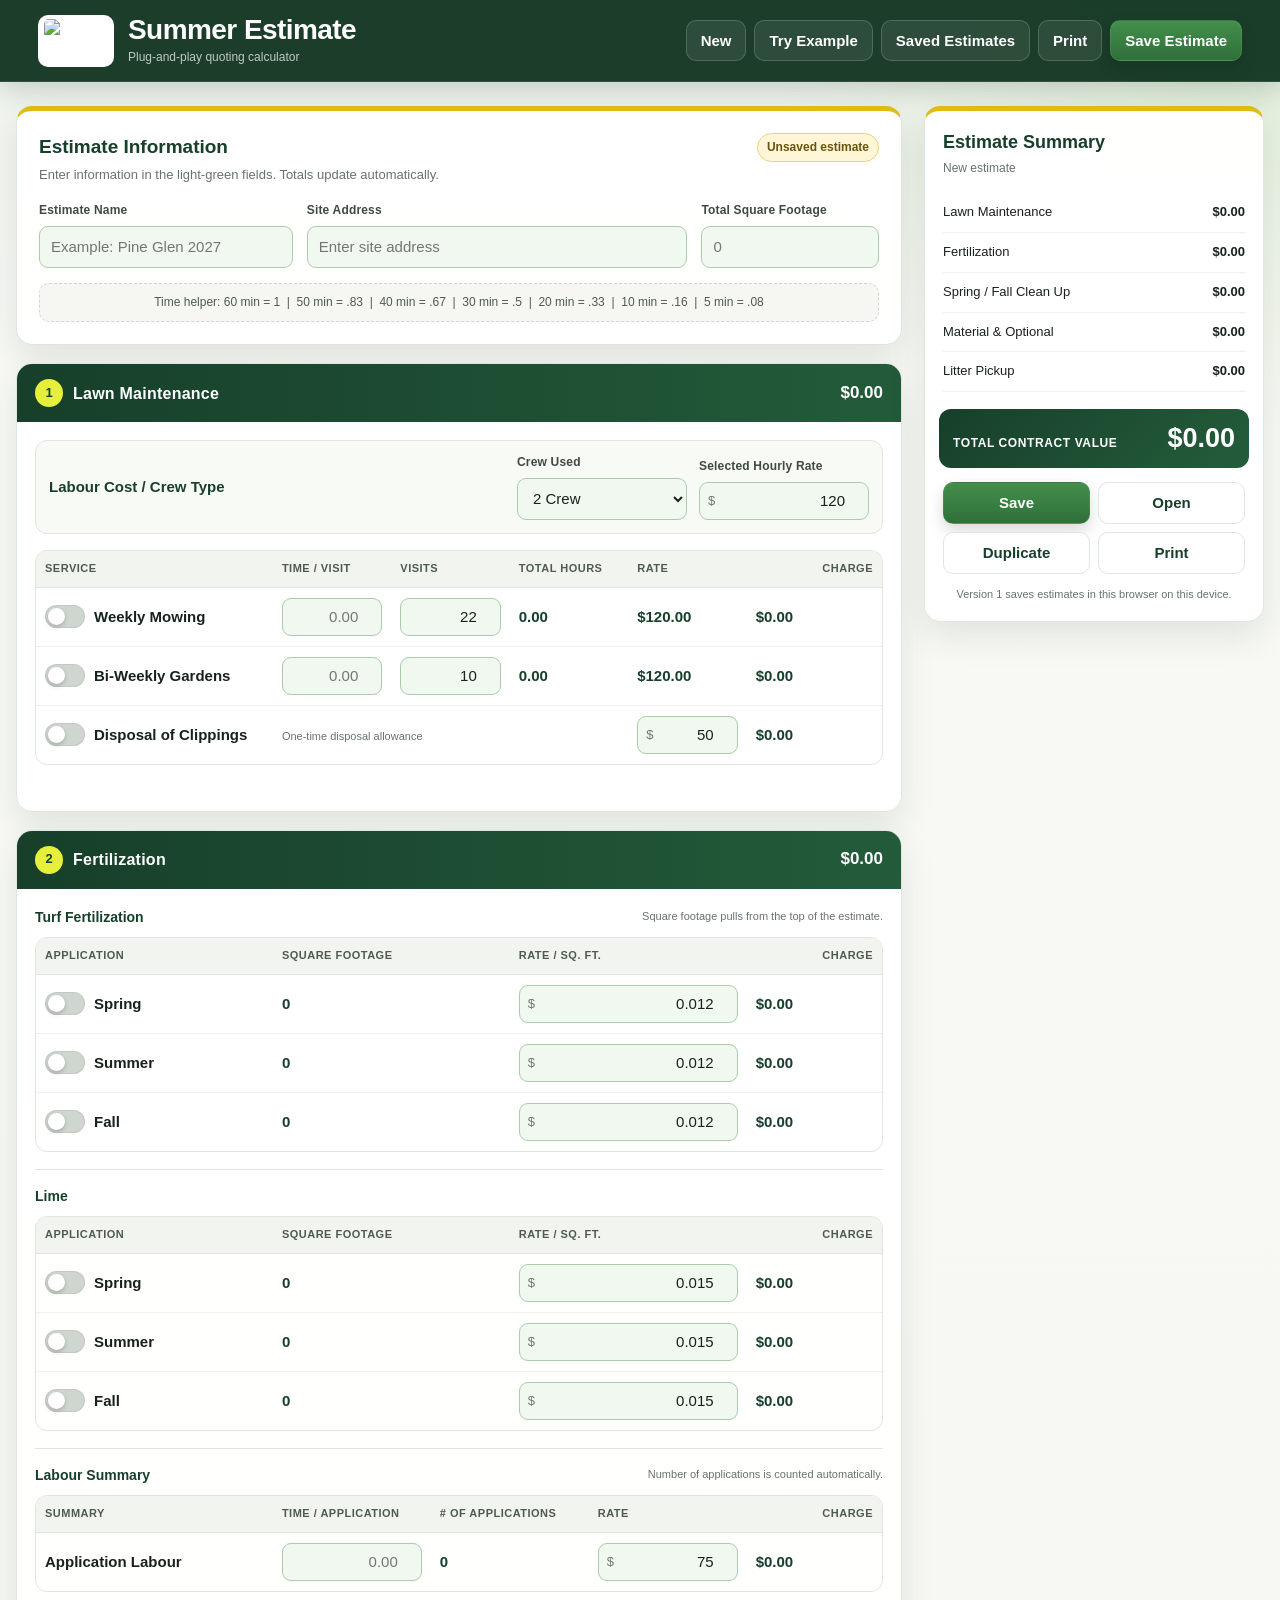
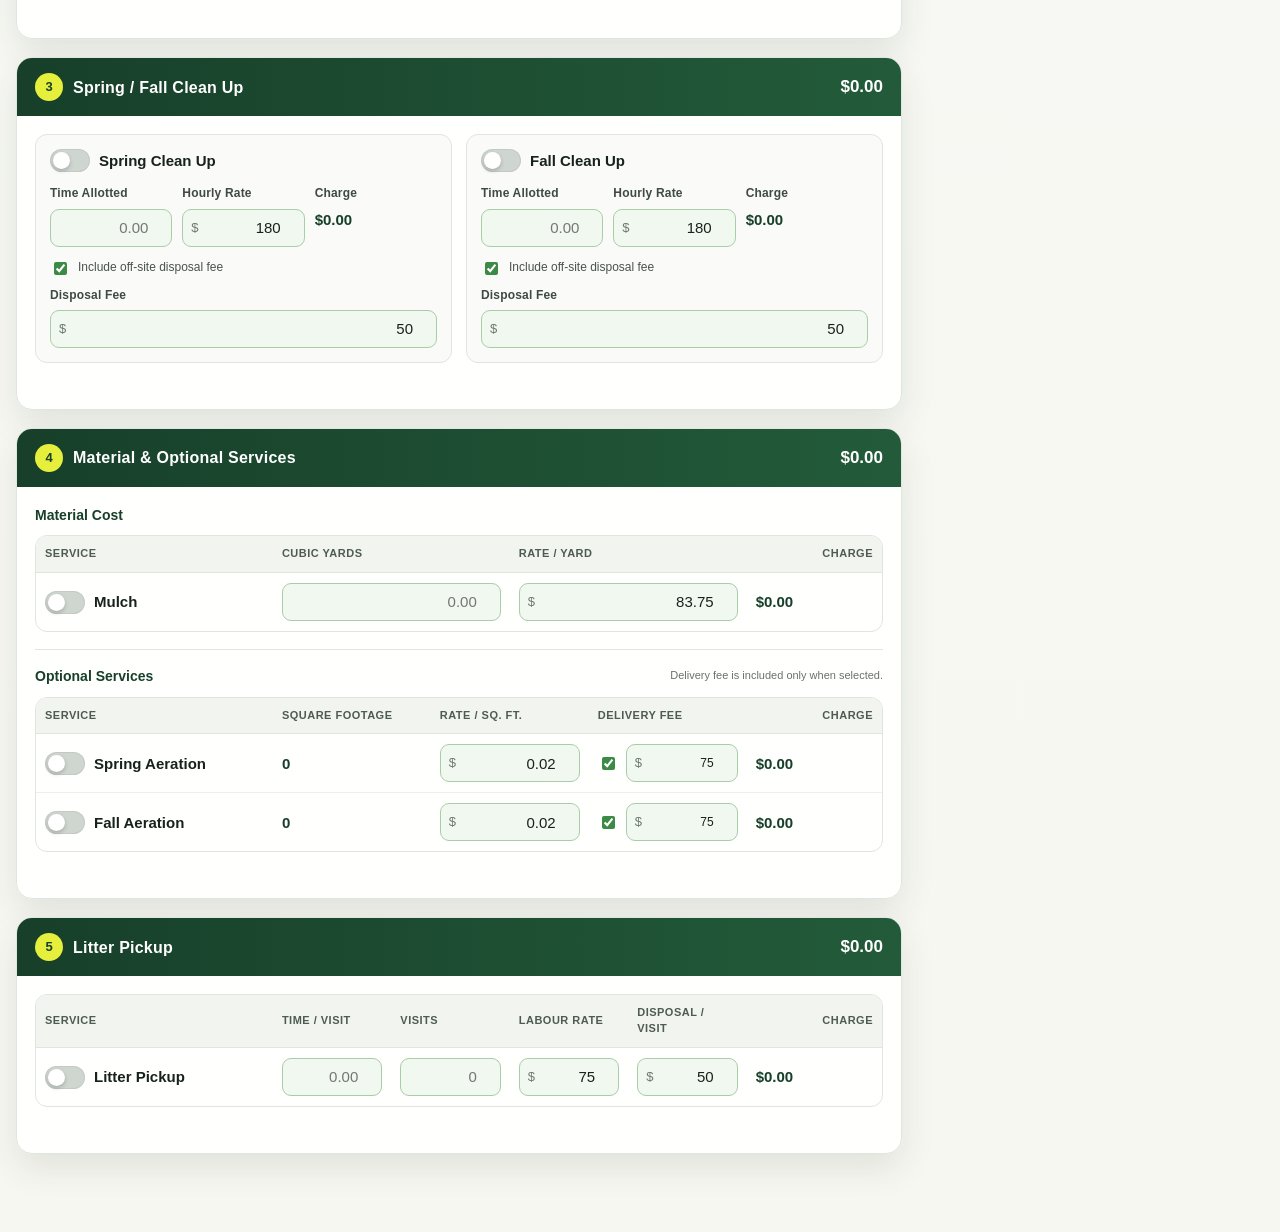
==== index.html @ fe63aec5 "Add files via upload" ====
<!DOCTYPE html>
<html lang="en">
<head>
  <meta charset="UTF-8" />
  <meta name="viewport" content="width=device-width, initial-scale=1.0" />
  <meta name="theme-color" content="#173f2a" />

  <meta name="description" content="A plug-and-play summer services estimating calculator with automatic formulas and saved estimates." />
  <meta name="apple-mobile-web-app-capable" content="yes" />
  <meta name="apple-mobile-web-app-status-bar-style" content="black-translucent" />
  <meta name="apple-mobile-web-app-title" content="Summer Estimate" />
  <link rel="manifest" href="./manifest.webmanifest" />
  <link rel="apple-touch-icon" href="./assets/apple-touch-icon.png" />
  <link rel="icon" type="image/png" sizes="192x192" href="./assets/icon-192.png" />
  <title>Summer Estimate</title>
  <style>
    :root {
      --forest: #173f2a;
      --forest-2: #245d3b;
      --green: #3d8a46;
      --lime: #75bd43;
      --gold: #e0bf15;
      --cream: #f7f7f1;
      --paper: #ffffff;
      --ink: #18221c;
      --muted: #68736c;
      --line: #dfe5df;
      --input: #f1f8ef;
      --input-border: #a9cda9;
      --danger: #a73b35;
      --shadow: 0 14px 34px rgba(20, 48, 31, 0.10);
      --radius: 16px;
    }

    * { box-sizing: border-box; }

    html { scroll-behavior: smooth; }

    body {
      margin: 0;
      min-height: 100vh;
      color: var(--ink);
      background:
        radial-gradient(circle at 95% 0%, rgba(117,189,67,.13), transparent 28rem),
        linear-gradient(180deg, #eef3ed 0, #f8f9f5 24rem, #f7f7f1 100%);
      font-family: Inter, ui-sans-serif, -apple-system, BlinkMacSystemFont, "Segoe UI", sans-serif;
      font-size: 15px;
      line-height: 1.45;
    }

    button, input, select { font: inherit; }

    button { cursor: pointer; }

    .app-header {
      position: sticky;
      top: 0;
      z-index: 40;
      display: flex;
      align-items: center;
      justify-content: space-between;
      gap: 18px;
      min-height: 82px;
      padding: 12px clamp(16px, 3vw, 38px);
      color: white;
      background: rgba(20, 55, 36, .97);
      border-bottom: 1px solid rgba(255,255,255,.10);
      box-shadow: 0 8px 26px rgba(10, 32, 20, .18);
      backdrop-filter: blur(14px);
    }

    .brand {
      display: flex;
      align-items: center;
      gap: 14px;
      min-width: 0;
    }

    .brand img {
      width: 76px;
      height: 52px;
      object-fit: contain;
      padding: 4px 6px;
      background: white;
      border-radius: 10px;
    }

    .brand-copy { min-width: 0; }

    .brand h1 {
      margin: 0;
      font-size: clamp(20px, 2.4vw, 28px);
      line-height: 1.05;
      letter-spacing: -.02em;
    }

    .brand p {
      margin: 4px 0 0;
      color: rgba(255,255,255,.72);
      font-size: 12px;
    }

    .header-actions {
      display: flex;
      align-items: center;
      justify-content: flex-end;
      flex-wrap: wrap;
      gap: 8px;
    }

    .btn {
      min-height: 40px;
      padding: 9px 14px;
      border: 1px solid transparent;
      border-radius: 10px;
      font-weight: 750;
      transition: transform .15s ease, background .15s ease, border-color .15s ease;
    }

    .btn:hover { transform: translateY(-1px); }
    .btn:active { transform: translateY(0); }

    .btn-primary {
      color: white;
      background: linear-gradient(180deg, #438f4b, #2f7039);
      border-color: rgba(255,255,255,.08);
      box-shadow: 0 7px 16px rgba(0,0,0,.15);
    }

    .btn-light {
      color: white;
      background: rgba(255,255,255,.08);
      border-color: rgba(255,255,255,.17);
    }

    .btn-ghost {
      color: var(--forest);
      background: #fff;
      border-color: var(--line);
    }

    .btn-danger {
      color: var(--danger);
      background: #fff;
      border-color: #e4c2bf;
    }

    .layout {
      display: grid;
      grid-template-columns: minmax(0, 1fr) 340px;
      gap: 22px;
      width: min(1510px, calc(100% - 32px));
      margin: 24px auto 60px;
      align-items: start;
    }

    .main-column { min-width: 0; }

    .card {
      margin-bottom: 18px;
      overflow: hidden;
      background: rgba(255,255,255,.96);
      border: 1px solid var(--line);
      border-radius: var(--radius);
      box-shadow: var(--shadow);
    }

    .intro-card {
      padding: 22px;
      border-top: 5px solid var(--gold);
    }

    .intro-row {
      display: flex;
      align-items: flex-start;
      justify-content: space-between;
      gap: 20px;
      margin-bottom: 18px;
    }

    .intro-card h2 {
      margin: 0;
      color: var(--forest);
      font-size: 19px;
    }

    .intro-card p {
      margin: 5px 0 0;
      color: var(--muted);
      font-size: 13px;
    }

    .save-status {
      flex: 0 0 auto;
      padding: 5px 9px;
      color: var(--forest-2);
      background: #edf6eb;
      border: 1px solid #cce1c8;
      border-radius: 999px;
      font-size: 12px;
      font-weight: 750;
    }

    .fields-grid {
      display: grid;
      grid-template-columns: 1fr 1.5fr .7fr;
      gap: 14px;
    }

    .field label,
    .mini-field label {
      display: block;
      margin: 0 0 6px;
      color: #3e4a42;
      font-size: 12px;
      font-weight: 800;
      letter-spacing: .015em;
    }

    input[type="text"],
    input[type="number"],
    select {
      width: 100%;
      min-height: 42px;
      padding: 9px 11px;
      color: var(--ink);
      background: var(--input);
      border: 1px solid var(--input-border);
      border-radius: 9px;
      outline: none;
      transition: box-shadow .15s ease, border-color .15s ease;
    }

    input:focus, select:focus {
      border-color: var(--green);
      box-shadow: 0 0 0 3px rgba(61,138,70,.14);
    }

    .time-helper {
      margin-top: 15px;
      padding: 10px 12px;
      color: #4e5a52;
      background: #f6f7f3;
      border: 1px dashed #cfd7cf;
      border-radius: 10px;
      font-size: 12px;
      text-align: center;
    }

    .section-head {
      display: flex;
      align-items: center;
      justify-content: space-between;
      gap: 14px;
      padding: 15px 18px;
      color: white;
      background: linear-gradient(90deg, var(--forest), #235b3a);
    }

    .section-title {
      display: flex;
      align-items: center;
      gap: 10px;
      min-width: 0;
    }

    .section-number {
      display: grid;
      place-items: center;
      width: 28px;
      height: 28px;
      flex: 0 0 auto;
      color: var(--forest);
      background: #e6ef3b;
      border-radius: 50%;
      font-weight: 900;
      font-size: 13px;
    }

    .section-head h2 {
      margin: 0;
      font-size: 16px;
      letter-spacing: .015em;
    }

    .section-total {
      flex: 0 0 auto;
      font-size: 17px;
      font-weight: 900;
      font-variant-numeric: tabular-nums;
    }

    .section-body { padding: 18px; }

    .rate-strip {
      display: grid;
      grid-template-columns: auto 170px 170px;
      gap: 12px;
      align-items: end;
      margin-bottom: 16px;
      padding: 13px;
      background: #f8faf6;
      border: 1px solid var(--line);
      border-radius: 12px;
    }

    .rate-strip > strong {
      align-self: center;
      color: var(--forest);
    }

    .quote-table {
      width: 100%;
      border-collapse: separate;
      border-spacing: 0;
      table-layout: fixed;
      border: 1px solid var(--line);
      border-radius: 12px;
      overflow: hidden;
    }

    .quote-table th {
      padding: 10px 9px;
      color: #4e5b52;
      background: #f1f4ef;
      border-bottom: 1px solid var(--line);
      font-size: 11px;
      text-transform: uppercase;
      letter-spacing: .045em;
      text-align: left;
    }

    .quote-table td {
      padding: 10px 9px;
      vertical-align: middle;
      border-bottom: 1px solid #edf0ec;
    }

    .quote-table tr:last-child td { border-bottom: 0; }
    .quote-table .service-col { width: 28%; }
    .quote-table .small-col { width: 14%; }
    .quote-table .charge-col { width: 16%; text-align: right; }

    .service-name {
      display: flex;
      align-items: center;
      gap: 9px;
      font-weight: 800;
    }

    .toggle {
      position: relative;
      display: inline-block;
      width: 40px;
      height: 23px;
      flex: 0 0 auto;
    }

    .toggle input {
      width: 1px;
      height: 1px;
      opacity: 0;
      position: absolute;
    }

    .toggle span {
      position: absolute;
      inset: 0;
      background: #cfd5cf;
      border-radius: 999px;
      transition: .18s ease;
      box-shadow: inset 0 0 0 1px rgba(0,0,0,.06);
    }

    .toggle span::after {
      content: "";
      position: absolute;
      top: 3px;
      left: 3px;
      width: 17px;
      height: 17px;
      background: white;
      border-radius: 50%;
      box-shadow: 0 2px 4px rgba(0,0,0,.2);
      transition: .18s ease;
    }

    .toggle input:checked + span { background: var(--green); }
    .toggle input:checked + span::after { transform: translateX(17px); }
    .toggle input:focus-visible + span { outline: 3px solid rgba(61,138,70,.25); }

    .compact-input {
      min-height: 38px !important;
      padding: 7px 8px !important;
      text-align: right;
      font-variant-numeric: tabular-nums;
    }

    .currency-input { position: relative; }
    .currency-input::before {
      content: "$";
      position: absolute;
      left: 9px;
      top: 50%;
      z-index: 1;
      transform: translateY(-50%);
      color: #6e796f;
      font-size: 13px;
    }
    .currency-input input { padding-left: 21px !important; }

    .calculated-cell {
      color: var(--forest);
      font-weight: 900;
      font-variant-numeric: tabular-nums;
      white-space: nowrap;
    }

    .formula-line {
      margin-top: 10px;
      color: var(--muted);
      font-size: 12px;
      text-align: right;
      min-height: 18px;
    }

    .subsection {
      margin-top: 17px;
      padding-top: 16px;
      border-top: 1px solid var(--line);
    }

    .subsection:first-child { margin-top: 0; padding-top: 0; border-top: 0; }

    .subsection-heading {
      display: flex;
      justify-content: space-between;
      align-items: center;
      gap: 12px;
      margin: 0 0 10px;
    }

    .subsection-heading h3 {
      margin: 0;
      color: var(--forest);
      font-size: 14px;
    }

    .inline-note {
      color: var(--muted);
      font-size: 11px;
    }

    .cleanup-grid {
      display: grid;
      grid-template-columns: 1fr 1fr;
      gap: 14px;
    }

    .cleanup-box {
      padding: 14px;
      background: #fafbf8;
      border: 1px solid var(--line);
      border-radius: 12px;
    }

    .cleanup-box .service-name { margin-bottom: 13px; }

    .cleanup-inputs {
      display: grid;
      grid-template-columns: 1fr 1fr 1fr;
      gap: 10px;
    }

    .check-row {
      display: flex;
      align-items: center;
      gap: 8px;
      margin-top: 12px;
      color: #48534b;
      font-size: 12px;
    }

    .check-row input { accent-color: var(--green); }

    .summary-card {
      position: sticky;
      top: 103px;
      padding: 18px;
      background: rgba(255,255,255,.97);
      border: 1px solid var(--line);
      border-top: 5px solid var(--gold);
      border-radius: var(--radius);
      box-shadow: var(--shadow);
    }

    .summary-card h2 {
      margin: 0 0 5px;
      color: var(--forest);
      font-size: 18px;
    }

    .summary-card .summary-name {
      min-height: 18px;
      margin-bottom: 15px;
      color: var(--muted);
      font-size: 12px;
      overflow-wrap: anywhere;
    }

    .summary-list {
      margin: 0;
      padding: 0;
      list-style: none;
    }

    .summary-list li {
      display: flex;
      justify-content: space-between;
      gap: 14px;
      padding: 10px 0;
      border-bottom: 1px solid #edf0ec;
      font-size: 13px;
    }

    .summary-list strong {
      font-variant-numeric: tabular-nums;
      white-space: nowrap;
    }

    .grand-total {
      display: flex;
      align-items: flex-end;
      justify-content: space-between;
      gap: 12px;
      margin: 17px -4px 0;
      padding: 16px 14px;
      color: white;
      background: linear-gradient(135deg, var(--forest), var(--forest-2));
      border-radius: 12px;
    }

    .grand-total span {
      font-size: 12px;
      text-transform: uppercase;
      letter-spacing: .05em;
      font-weight: 800;
    }

    .grand-total strong {
      font-size: 27px;
      line-height: 1;
      font-variant-numeric: tabular-nums;
      white-space: nowrap;
    }

    .summary-actions {
      display: grid;
      grid-template-columns: 1fr 1fr;
      gap: 8px;
      margin-top: 14px;
    }

    .summary-footnote {
      margin: 13px 0 0;
      color: var(--muted);
      font-size: 11px;
      text-align: center;
    }

    .modal-backdrop {
      position: fixed;
      inset: 0;
      z-index: 100;
      display: none;
      align-items: center;
      justify-content: center;
      padding: 18px;
      background: rgba(8, 25, 15, .58);
      backdrop-filter: blur(4px);
    }

    .modal-backdrop.open { display: flex; }

    .modal {
      width: min(860px, 100%);
      max-height: min(760px, calc(100vh - 36px));
      overflow: hidden;
      background: white;
      border-radius: 18px;
      box-shadow: 0 30px 80px rgba(0,0,0,.30);
    }

    .modal-head {
      display: flex;
      align-items: center;
      justify-content: space-between;
      gap: 12px;
      padding: 18px 20px;
      color: white;
      background: var(--forest);
    }

    .modal-head h2 { margin: 0; font-size: 18px; }

    .close-btn {
      width: 36px;
      height: 36px;
      color: white;
      background: rgba(255,255,255,.10);
      border: 1px solid rgba(255,255,255,.15);
      border-radius: 9px;
      font-size: 21px;
      line-height: 1;
    }

    .modal-toolbar {
      display: flex;
      gap: 10px;
      padding: 15px 20px;
      border-bottom: 1px solid var(--line);
    }

    .modal-toolbar input { background: white; }

    .saved-list {
      max-height: 570px;
      overflow: auto;
      padding: 8px 20px 20px;
    }

    .saved-item {
      display: grid;
      grid-template-columns: minmax(0, 1fr) auto;
      gap: 12px;
      align-items: center;
      padding: 14px 0;
      border-bottom: 1px solid var(--line);
    }

    .saved-item h3 {
      margin: 0 0 3px;
      color: var(--forest);
      font-size: 14px;
    }

    .saved-meta {
      color: var(--muted);
      font-size: 11px;
    }

    .saved-total {
      margin-top: 4px;
      font-weight: 900;
      font-variant-numeric: tabular-nums;
    }

    .saved-actions {
      display: flex;
      flex-wrap: wrap;
      justify-content: flex-end;
      gap: 6px;
    }

    .mini-btn {
      padding: 7px 10px;
      color: var(--forest);
      background: white;
      border: 1px solid var(--line);
      border-radius: 8px;
      font-size: 11px;
      font-weight: 800;
    }

    .mini-btn.delete { color: var(--danger); }

    .empty-state {
      padding: 44px 15px;
      color: var(--muted);
      text-align: center;
    }

    .toast {
      position: fixed;
      right: 20px;
      bottom: 20px;
      z-index: 200;
      transform: translateY(18px);
      opacity: 0;
      max-width: min(380px, calc(100vw - 40px));
      padding: 12px 15px;
      color: white;
      background: #173f2a;
      border: 1px solid rgba(255,255,255,.15);
      border-radius: 11px;
      box-shadow: 0 14px 36px rgba(0,0,0,.25);
      pointer-events: none;
      transition: opacity .18s ease, transform .18s ease;
      font-size: 13px;
      font-weight: 700;
    }

    .toast.show { opacity: 1; transform: translateY(0); }

    .print-only { display: none; }

    @media (max-width: 1080px) {
      .layout { grid-template-columns: 1fr; }
      .summary-card { position: static; }
      .summary-actions { grid-template-columns: repeat(4, 1fr); }
    }

    @media (max-width: 760px) {
      .app-header { position: static; align-items: flex-start; flex-direction: column; }
      .header-actions { width: 100%; justify-content: flex-start; }
      .layout { width: min(100% - 20px, 1510px); margin-top: 12px; }
      .fields-grid, .cleanup-grid { grid-template-columns: 1fr; }
      .rate-strip { grid-template-columns: 1fr 1fr; }
      .rate-strip > strong { grid-column: 1 / -1; }
      .quote-table { display: block; overflow-x: auto; white-space: nowrap; }
      .quote-table th, .quote-table td { min-width: 110px; }
      .quote-table .service-col { min-width: 205px; }
      .summary-actions { grid-template-columns: 1fr 1fr; }
      .saved-item { grid-template-columns: 1fr; }
      .saved-actions { justify-content: flex-start; }
    }

    @media print {
      @page { margin: 12mm; }
      body { background: white; font-size: 11px; }
      .app-header, .header-actions, .summary-actions, .save-status, .modal-backdrop, .toast, .time-helper { display: none !important; }
      .layout { display: block; width: 100%; margin: 0; }
      .main-column { width: 100%; }
      .card, .summary-card { break-inside: avoid; box-shadow: none; border-color: #bbb; }
      .summary-card { position: static; margin-top: 16px; }
      .print-only { display: block; margin: 0 0 12px; }
      input, select { border: 0 !important; background: transparent !important; padding: 0 !important; min-height: auto !important; }
      .toggle span { display: none; }
      .toggle { width: auto; height: auto; }
      .toggle input { position: static; width: auto; height: auto; opacity: 1; }
      .section-head { -webkit-print-color-adjust: exact; print-color-adjust: exact; }
      .grand-total { -webkit-print-color-adjust: exact; print-color-adjust: exact; }
    }
  </style>
</head>
<body>
  <header class="app-header">
    <div class="brand">
      <img src="./assets/southeastern-logo.png" alt="Roots 2 Rocks Property Care" />
      <div class="brand-copy">
        <h1>Summer Estimate</h1>
        <p>Plug-and-play quoting calculator</p>
      </div>
    </div>
    <div class="header-actions">
      <button class="btn btn-light" id="newBtn" type="button">New</button>
      <button class="btn btn-light" id="exampleBtn" type="button">Try Example</button>
      <button class="btn btn-light" id="installBtn" type="button" hidden>Install App</button>
      <button class="btn btn-light" id="savedBtn" type="button">Saved Estimates</button>
      <button class="btn btn-light" id="printBtn" type="button">Print</button>
      <button class="btn btn-primary" id="saveBtn" type="button">Save Estimate</button>
    </div>
  </header>

  <main class="layout">
    <section class="main-column">
      <div class="print-only"><strong>Roots 2 Rocks Property Care — Summer Estimate</strong></div>

      <article class="card intro-card">
        <div class="intro-row">
          <div>
            <h2>Estimate Information</h2>
            <p>Enter information in the light-green fields. Totals update automatically.</p>
          </div>
          <div class="save-status" id="saveStatus">Unsaved estimate</div>
        </div>
        <div class="fields-grid">
          <div class="field">
            <label for="estimateName">Estimate Name</label>
            <input id="estimateName" type="text" placeholder="Example: Pine Glen 2027" autocomplete="off" />
          </div>
          <div class="field">
            <label for="siteAddress">Site Address</label>
            <input id="siteAddress" type="text" placeholder="Enter site address" autocomplete="street-address" />
          </div>
          <div class="field">
            <label for="squareFootage">Total Square Footage</label>
            <input id="squareFootage" type="number" min="0" step="1" placeholder="0" inputmode="decimal" />
          </div>
        </div>
        <div class="time-helper">Time helper: 60 min = 1 &nbsp;|&nbsp; 50 min = .83 &nbsp;|&nbsp; 40 min = .67 &nbsp;|&nbsp; 30 min = .5 &nbsp;|&nbsp; 20 min = .33 &nbsp;|&nbsp; 10 min = .16 &nbsp;|&nbsp; 5 min = .08</div>
      </article>

      <article class="card" id="lawnCard">
        <div class="section-head">
          <div class="section-title"><span class="section-number">1</span><h2>Lawn Maintenance</h2></div>
          <div class="section-total" id="lawnHeaderTotal">$0.00</div>
        </div>
        <div class="section-body">
          <div class="rate-strip">
            <strong>Labour Cost / Crew Type</strong>
            <div class="mini-field">
              <label for="crewType">Crew Used</label>
              <select id="crewType">
                <option value="one">1 Crew</option>
                <option value="two" selected>2 Crew</option>
              </select>
            </div>
            <div class="mini-field">
              <label for="crewRate">Selected Hourly Rate</label>
              <div class="currency-input"><input id="crewRate" type="number" min="0" step="0.01" value="120" class="compact-input" /></div>
            </div>
          </div>

          <table class="quote-table">
            <thead>
              <tr>
                <th class="service-col">Service</th>
                <th class="small-col">Time / Visit</th>
                <th class="small-col">Visits</th>
                <th class="small-col">Total Hours</th>
                <th class="small-col">Rate</th>
                <th class="charge-col">Charge</th>
              </tr>
            </thead>
            <tbody>
              <tr>
                <td><div class="service-name"><label class="toggle"><input id="weeklyEnabled" type="checkbox"><span></span></label>Weekly Mowing</div></td>
                <td><input id="weeklyTime" type="number" min="0" step="0.01" class="compact-input" placeholder="0.00"></td>
                <td><input id="weeklyVisits" type="number" min="0" step="1" class="compact-input" value="22"></td>
                <td class="calculated-cell" id="weeklyHours">0.00</td>
                <td class="calculated-cell" id="weeklyRateDisplay">$120.00</td>
                <td class="calculated-cell" id="weeklyCharge">$0.00</td>
              </tr>
              <tr>
                <td><div class="service-name"><label class="toggle"><input id="gardensEnabled" type="checkbox"><span></span></label>Bi-Weekly Gardens</div></td>
                <td><input id="gardensTime" type="number" min="0" step="0.01" class="compact-input" placeholder="0.00"></td>
                <td><input id="gardensVisits" type="number" min="0" step="1" class="compact-input" value="10"></td>
                <td class="calculated-cell" id="gardensHours">0.00</td>
                <td class="calculated-cell" id="gardensRateDisplay">$120.00</td>
                <td class="calculated-cell" id="gardensCharge">$0.00</td>
              </tr>
              <tr>
                <td><div class="service-name"><label class="toggle"><input id="clippingsEnabled" type="checkbox"><span></span></label>Disposal of Clippings</div></td>
                <td colspan="3"><span class="inline-note">One-time disposal allowance</span></td>
                <td><div class="currency-input"><input id="clippingsFee" type="number" min="0" step="0.01" value="50" class="compact-input"></div></td>
                <td class="calculated-cell" id="clippingsCharge">$0.00</td>
              </tr>
            </tbody>
          </table>
          <div class="formula-line" id="lawnFormula"></div>
        </div>
      </article>

      <article class="card" id="fertCard">
        <div class="section-head">
          <div class="section-title"><span class="section-number">2</span><h2>Fertilization</h2></div>
          <div class="section-total" id="fertHeaderTotal">$0.00</div>
        </div>
        <div class="section-body">
          <div class="subsection">
            <div class="subsection-heading"><h3>Turf Fertilization</h3><span class="inline-note">Square footage pulls from the top of the estimate.</span></div>
            <table class="quote-table">
              <thead><tr><th class="service-col">Application</th><th>Square Footage</th><th>Rate / Sq. Ft.</th><th class="charge-col">Charge</th></tr></thead>
              <tbody>
                <tr><td><div class="service-name"><label class="toggle"><input id="fertSpringEnabled" type="checkbox"><span></span></label>Spring</div></td><td class="calculated-cell sqft-display">0</td><td><div class="currency-input"><input id="fertSpringRate" type="number" min="0" step="0.001" value="0.012" class="compact-input"></div></td><td class="calculated-cell" id="fertSpringCharge">$0.00</td></tr>
                <tr><td><div class="service-name"><label class="toggle"><input id="fertSummerEnabled" type="checkbox"><span></span></label>Summer</div></td><td class="calculated-cell sqft-display">0</td><td><div class="currency-input"><input id="fertSummerRate" type="number" min="0" step="0.001" value="0.012" class="compact-input"></div></td><td class="calculated-cell" id="fertSummerCharge">$0.00</td></tr>
                <tr><td><div class="service-name"><label class="toggle"><input id="fertFallEnabled" type="checkbox"><span></span></label>Fall</div></td><td class="calculated-cell sqft-display">0</td><td><div class="currency-input"><input id="fertFallRate" type="number" min="0" step="0.001" value="0.012" class="compact-input"></div></td><td class="calculated-cell" id="fertFallCharge">$0.00</td></tr>
              </tbody>
            </table>
          </div>

          <div class="subsection">
            <div class="subsection-heading"><h3>Lime</h3></div>
            <table class="quote-table">
              <thead><tr><th class="service-col">Application</th><th>Square Footage</th><th>Rate / Sq. Ft.</th><th class="charge-col">Charge</th></tr></thead>
              <tbody>
                <tr><td><div class="service-name"><label class="toggle"><input id="limeSpringEnabled" type="checkbox"><span></span></label>Spring</div></td><td class="calculated-cell sqft-display">0</td><td><div class="currency-input"><input id="limeSpringRate" type="number" min="0" step="0.001" value="0.015" class="compact-input"></div></td><td class="calculated-cell" id="limeSpringCharge">$0.00</td></tr>
                <tr><td><div class="service-name"><label class="toggle"><input id="limeSummerEnabled" type="checkbox"><span></span></label>Summer</div></td><td class="calculated-cell sqft-display">0</td><td><div class="currency-input"><input id="limeSummerRate" type="number" min="0" step="0.001" value="0.015" class="compact-input"></div></td><td class="calculated-cell" id="limeSummerCharge">$0.00</td></tr>
                <tr><td><div class="service-name"><label class="toggle"><input id="limeFallEnabled" type="checkbox"><span></span></label>Fall</div></td><td class="calculated-cell sqft-display">0</td><td><div class="currency-input"><input id="limeFallRate" type="number" min="0" step="0.001" value="0.015" class="compact-input"></div></td><td class="calculated-cell" id="limeFallCharge">$0.00</td></tr>
              </tbody>
            </table>
          </div>

          <div class="subsection">
            <div class="subsection-heading"><h3>Labour Summary</h3><span class="inline-note">Number of applications is counted automatically.</span></div>
            <table class="quote-table">
              <thead><tr><th class="service-col">Summary</th><th>Time / Application</th><th># of Applications</th><th>Rate</th><th class="charge-col">Charge</th></tr></thead>
              <tbody><tr><td><strong>Application Labour</strong></td><td><input id="fertLabourTime" type="number" min="0" step="0.01" class="compact-input" placeholder="0.00"></td><td class="calculated-cell" id="fertAppCount">0</td><td><div class="currency-input"><input id="fertLabourRate" type="number" min="0" step="0.01" value="75" class="compact-input"></div></td><td class="calculated-cell" id="fertLabourCharge">$0.00</td></tr></tbody>
            </table>
          </div>
          <div class="formula-line" id="fertFormula"></div>
        </div>
      </article>

      <article class="card" id="cleanupCard">
        <div class="section-head">
          <div class="section-title"><span class="section-number">3</span><h2>Spring / Fall Clean Up</h2></div>
          <div class="section-total" id="cleanupHeaderTotal">$0.00</div>
        </div>
        <div class="section-body">
          <div class="cleanup-grid">
            <div class="cleanup-box">
              <div class="service-name"><label class="toggle"><input id="springCleanupEnabled" type="checkbox"><span></span></label>Spring Clean Up</div>
              <div class="cleanup-inputs">
                <div class="mini-field"><label for="springCleanupTime">Time Allotted</label><input id="springCleanupTime" type="number" min="0" step="0.01" class="compact-input" placeholder="0.00"></div>
                <div class="mini-field"><label for="springCleanupRate">Hourly Rate</label><div class="currency-input"><input id="springCleanupRate" type="number" min="0" step="0.01" value="180" class="compact-input"></div></div>
                <div class="mini-field"><label>Charge</label><div class="calculated-cell" id="springCleanupCharge">$0.00</div></div>
              </div>
              <label class="check-row"><input id="springDisposalEnabled" type="checkbox" checked> Include off-site disposal fee</label>
              <div class="mini-field" style="margin-top:9px"><label for="springDisposalFee">Disposal Fee</label><div class="currency-input"><input id="springDisposalFee" type="number" min="0" step="0.01" value="50" class="compact-input"></div></div>
            </div>

            <div class="cleanup-box">
              <div class="service-name"><label class="toggle"><input id="fallCleanupEnabled" type="checkbox"><span></span></label>Fall Clean Up</div>
              <div class="cleanup-inputs">
                <div class="mini-field"><label for="fallCleanupTime">Time Allotted</label><input id="fallCleanupTime" type="number" min="0" step="0.01" class="compact-input" placeholder="0.00"></div>
                <div class="mini-field"><label for="fallCleanupRate">Hourly Rate</label><div class="currency-input"><input id="fallCleanupRate" type="number" min="0" step="0.01" value="180" class="compact-input"></div></div>
                <div class="mini-field"><label>Charge</label><div class="calculated-cell" id="fallCleanupCharge">$0.00</div></div>
              </div>
              <label class="check-row"><input id="fallDisposalEnabled" type="checkbox" checked> Include off-site disposal fee</label>
              <div class="mini-field" style="margin-top:9px"><label for="fallDisposalFee">Disposal Fee</label><div class="currency-input"><input id="fallDisposalFee" type="number" min="0" step="0.01" value="50" class="compact-input"></div></div>
            </div>
          </div>
          <div class="formula-line" id="cleanupFormula"></div>
        </div>
      </article>

      <article class="card" id="maintenanceCard">
        <div class="section-head">
          <div class="section-title"><span class="section-number">4</span><h2>Material & Optional Services</h2></div>
          <div class="section-total" id="maintenanceHeaderTotal">$0.00</div>
        </div>
        <div class="section-body">
          <div class="subsection">
            <div class="subsection-heading"><h3>Material Cost</h3></div>
            <table class="quote-table">
              <thead><tr><th class="service-col">Service</th><th>Cubic Yards</th><th>Rate / Yard</th><th class="charge-col">Charge</th></tr></thead>
              <tbody><tr><td><div class="service-name"><label class="toggle"><input id="mulchEnabled" type="checkbox"><span></span></label>Mulch</div></td><td><input id="mulchYards" type="number" min="0" step="0.01" class="compact-input" placeholder="0.00"></td><td><div class="currency-input"><input id="mulchRate" type="number" min="0" step="0.01" value="83.75" class="compact-input"></div></td><td class="calculated-cell" id="mulchCharge">$0.00</td></tr></tbody>
            </table>
          </div>

          <div class="subsection">
            <div class="subsection-heading"><h3>Optional Services</h3><span class="inline-note">Delivery fee is included only when selected.</span></div>
            <table class="quote-table">
              <thead><tr><th class="service-col">Service</th><th>Square Footage</th><th>Rate / Sq. Ft.</th><th>Delivery Fee</th><th class="charge-col">Charge</th></tr></thead>
              <tbody>
                <tr><td><div class="service-name"><label class="toggle"><input id="springAerationEnabled" type="checkbox"><span></span></label>Spring Aeration</div></td><td class="calculated-cell sqft-display">0</td><td><div class="currency-input"><input id="springAerationRate" type="number" min="0" step="0.001" value="0.02" class="compact-input"></div></td><td><label class="check-row" style="margin:0"><input id="springAerationDeliveryEnabled" type="checkbox" checked><span class="currency-input"><input id="springAerationDeliveryFee" type="number" min="0" step="0.01" value="75" class="compact-input"></span></label></td><td class="calculated-cell" id="springAerationCharge">$0.00</td></tr>
                <tr><td><div class="service-name"><label class="toggle"><input id="fallAerationEnabled" type="checkbox"><span></span></label>Fall Aeration</div></td><td class="calculated-cell sqft-display">0</td><td><div class="currency-input"><input id="fallAerationRate" type="number" min="0" step="0.001" value="0.02" class="compact-input"></div></td><td><label class="check-row" style="margin:0"><input id="fallAerationDeliveryEnabled" type="checkbox" checked><span class="currency-input"><input id="fallAerationDeliveryFee" type="number" min="0" step="0.01" value="75" class="compact-input"></span></label></td><td class="calculated-cell" id="fallAerationCharge">$0.00</td></tr>
              </tbody>
            </table>
          </div>
          <div class="formula-line" id="maintenanceFormula"></div>
        </div>
      </article>

      <article class="card" id="litterCard">
        <div class="section-head">
          <div class="section-title"><span class="section-number">5</span><h2>Litter Pickup</h2></div>
          <div class="section-total" id="litterHeaderTotal">$0.00</div>
        </div>
        <div class="section-body">
          <table class="quote-table">
            <thead><tr><th class="service-col">Service</th><th>Time / Visit</th><th>Visits</th><th>Labour Rate</th><th>Disposal / Visit</th><th class="charge-col">Charge</th></tr></thead>
            <tbody><tr><td><div class="service-name"><label class="toggle"><input id="litterEnabled" type="checkbox"><span></span></label>Litter Pickup</div></td><td><input id="litterTime" type="number" min="0" step="0.01" class="compact-input" placeholder="0.00"></td><td><input id="litterVisits" type="number" min="0" step="1" class="compact-input" placeholder="0"></td><td><div class="currency-input"><input id="litterRate" type="number" min="0" step="0.01" value="75" class="compact-input"></div></td><td><div class="currency-input"><input id="litterDisposalFee" type="number" min="0" step="0.01" value="50" class="compact-input"></div></td><td class="calculated-cell" id="litterCharge">$0.00</td></tr></tbody>
          </table>
          <div class="formula-line" id="litterFormula"></div>
        </div>
      </article>
    </section>

    <aside class="summary-card">
      <h2>Estimate Summary</h2>
      <div class="summary-name" id="summaryName">New estimate</div>
      <ul class="summary-list">
        <li><span>Lawn Maintenance</span><strong id="summaryLawn">$0.00</strong></li>
        <li><span>Fertilization</span><strong id="summaryFert">$0.00</strong></li>
        <li><span>Spring / Fall Clean Up</span><strong id="summaryCleanup">$0.00</strong></li>
        <li><span>Material & Optional</span><strong id="summaryMaintenance">$0.00</strong></li>
        <li><span>Litter Pickup</span><strong id="summaryLitter">$0.00</strong></li>
      </ul>
      <div class="grand-total"><span>Total Contract Value</span><strong id="grandTotal">$0.00</strong></div>
      <div class="summary-actions">
        <button class="btn btn-primary" id="saveSideBtn" type="button">Save</button>
        <button class="btn btn-ghost" id="savedSideBtn" type="button">Open</button>
        <button class="btn btn-ghost" id="duplicateBtn" type="button">Duplicate</button>
        <button class="btn btn-ghost" id="printSideBtn" type="button">Print</button>
      </div>
      <p class="summary-footnote">Version 1 saves estimates in this browser on this device.</p>
    </aside>
  </main>

  <div class="modal-backdrop" id="savedModal" role="dialog" aria-modal="true" aria-labelledby="savedModalTitle">
    <div class="modal">
      <div class="modal-head">
        <h2 id="savedModalTitle">Saved Estimates</h2>
        <button class="close-btn" id="closeModalBtn" type="button" aria-label="Close">×</button>
      </div>
      <div class="modal-toolbar"><input id="savedSearch" type="text" placeholder="Search estimate name or address..." /></div>
      <div class="saved-list" id="savedList"></div>
    </div>
  </div>

  <div class="toast" id="toast"></div>

  <script>
    'use strict';

    const STORAGE_KEY = 'r2r-summer-estimates-v1';
    const CREW_RATES = { one: 75, two: 120 };
    let currentId = null;
    let lastSavedSnapshot = '';
    let toastTimer = null;

    const $ = (id) => document.getElementById(id);
    const num = (id) => {
      const value = Number.parseFloat($(id).value);
      return Number.isFinite(value) ? value : 0;
    };
    const checked = (id) => $(id).checked;
    const money = (value) => new Intl.NumberFormat('en-CA', { style: 'currency', currency: 'CAD' }).format(Number.isFinite(value) ? value : 0);
    const qty = (value, decimals = 2) => Number(value || 0).toLocaleString('en-CA', { maximumFractionDigits: decimals, minimumFractionDigits: decimals });
    const whole = (value) => Math.round(Number(value || 0)).toLocaleString('en-CA');

    function showToast(message) {
      const toast = $('toast');
      toast.textContent = message;
      toast.classList.add('show');
      clearTimeout(toastTimer);
      toastTimer = setTimeout(() => toast.classList.remove('show'), 2600);
    }

    function safeText(value) {
      return String(value ?? '').replace(/[&<>'"]/g, (char) => ({ '&': '&amp;', '<': '&lt;', '>': '&gt;', "'": '&#39;', '"': '&quot;' }[char]));
    }

    function getValues() {
      const ids = Array.from(document.querySelectorAll('input[id], select[id]'));
      const values = {};
      for (const el of ids) {
        if (['savedSearch'].includes(el.id)) continue;
        values[el.id] = el.type === 'checkbox' ? el.checked : el.value;
      }
      return values;
    }

    function setValues(values) {
      for (const [id, value] of Object.entries(values || {})) {
        const el = $(id);
        if (!el) continue;
        if (el.type === 'checkbox') el.checked = Boolean(value);
        else el.value = value ?? '';
      }
      syncCrewRate(false);
      calculate();
    }

    function defaultValues() {
      return {
        estimateName: '', siteAddress: '', squareFootage: '',
        crewType: 'two', crewRate: '120',
        weeklyEnabled: false, weeklyTime: '', weeklyVisits: '22',
        gardensEnabled: false, gardensTime: '', gardensVisits: '10',
        clippingsEnabled: false, clippingsFee: '50',
        fertSpringEnabled: false, fertSummerEnabled: false, fertFallEnabled: false,
        fertSpringRate: '0.012', fertSummerRate: '0.012', fertFallRate: '0.012',
        limeSpringEnabled: false, limeSummerEnabled: false, limeFallEnabled: false,
        limeSpringRate: '0.015', limeSummerRate: '0.015', limeFallRate: '0.015',
        fertLabourTime: '', fertLabourRate: '75',
        springCleanupEnabled: false, springCleanupTime: '', springCleanupRate: '180', springDisposalEnabled: true, springDisposalFee: '50',
        fallCleanupEnabled: false, fallCleanupTime: '', fallCleanupRate: '180', fallDisposalEnabled: true, fallDisposalFee: '50',
        mulchEnabled: false, mulchYards: '', mulchRate: '83.75',
        springAerationEnabled: false, springAerationRate: '0.02', springAerationDeliveryEnabled: true, springAerationDeliveryFee: '75',
        fallAerationEnabled: false, fallAerationRate: '0.02', fallAerationDeliveryEnabled: true, fallAerationDeliveryFee: '75',
        litterEnabled: false, litterTime: '', litterVisits: '', litterRate: '75', litterDisposalFee: '50'
      };
    }

    function syncCrewRate(recalculate = true) {
      const rate = CREW_RATES[$('crewType').value] ?? 120;
      $('crewRate').value = String(rate);
      if (recalculate) calculate();
    }

    function calculateModel(values = null) {
      const v = values || getValues();
      const n = (key) => {
        const value = Number.parseFloat(v[key]);
        return Number.isFinite(value) ? value : 0;
      };
      const c = (key) => Boolean(v[key]);
      const sqft = n('squareFootage');
      const crewRate = n('crewRate');

      const weeklyHours = c('weeklyEnabled') ? n('weeklyTime') * n('weeklyVisits') : 0;
      const weeklyCharge = weeklyHours * crewRate;
      const gardensHours = c('gardensEnabled') ? n('gardensTime') * n('gardensVisits') : 0;
      const gardensCharge = gardensHours * crewRate;
      const clippingsCharge = c('clippingsEnabled') ? n('clippingsFee') : 0;
      const lawnTotal = weeklyCharge + gardensCharge + clippingsCharge;

      const applicationRows = [
        ['fertSpringEnabled', 'fertSpringRate'], ['fertSummerEnabled', 'fertSummerRate'], ['fertFallEnabled', 'fertFallRate'],
        ['limeSpringEnabled', 'limeSpringRate'], ['limeSummerEnabled', 'limeSummerRate'], ['limeFallEnabled', 'limeFallRate']
      ];
      const appCharges = applicationRows.map(([enabledKey, rateKey]) => c(enabledKey) ? sqft * n(rateKey) : 0);
      const applicationCount = applicationRows.reduce((sum, [enabledKey]) => sum + (c(enabledKey) ? 1 : 0), 0);
      const fertLabourCharge = n('fertLabourTime') * applicationCount * n('fertLabourRate');
      const fertTotal = appCharges.reduce((a, b) => a + b, 0) + fertLabourCharge;

      const springCleanupCharge = c('springCleanupEnabled')
        ? n('springCleanupTime') * n('springCleanupRate') + (c('springDisposalEnabled') ? n('springDisposalFee') : 0)
        : 0;
      const fallCleanupCharge = c('fallCleanupEnabled')
        ? n('fallCleanupTime') * n('fallCleanupRate') + (c('fallDisposalEnabled') ? n('fallDisposalFee') : 0)
        : 0;
      const cleanupTotal = springCleanupCharge + fallCleanupCharge;

      const mulchCharge = c('mulchEnabled') ? n('mulchYards') * n('mulchRate') : 0;
      const springAerationCharge = c('springAerationEnabled')
        ? sqft * n('springAerationRate') + (c('springAerationDeliveryEnabled') ? n('springAerationDeliveryFee') : 0)
        : 0;
      const fallAerationCharge = c('fallAerationEnabled')
        ? sqft * n('fallAerationRate') + (c('fallAerationDeliveryEnabled') ? n('fallAerationDeliveryFee') : 0)
        : 0;
      const maintenanceTotal = mulchCharge + springAerationCharge + fallAerationCharge;

      const litterCharge = c('litterEnabled')
        ? (n('litterTime') * n('litterRate') * n('litterVisits')) + (n('litterDisposalFee') * n('litterVisits'))
        : 0;

      const grandTotal = lawnTotal + fertTotal + cleanupTotal + maintenanceTotal + litterCharge;

      return {
        sqft, crewRate,
        weeklyHours, weeklyCharge, gardensHours, gardensCharge, clippingsCharge, lawnTotal,
        appCharges, applicationCount, fertLabourCharge, fertTotal,
        springCleanupCharge, fallCleanupCharge, cleanupTotal,
        mulchCharge, springAerationCharge, fallAerationCharge, maintenanceTotal,
        litterCharge, grandTotal
      };
    }

    function calculate() {
      const m = calculateModel();
      document.querySelectorAll('.sqft-display').forEach((el) => { el.textContent = whole(m.sqft); });

      $('weeklyHours').textContent = qty(m.weeklyHours);
      $('weeklyCharge').textContent = money(m.weeklyCharge);
      $('gardensHours').textContent = qty(m.gardensHours);
      $('gardensCharge').textContent = money(m.gardensCharge);
      $('clippingsCharge').textContent = money(m.clippingsCharge);
      $('weeklyRateDisplay').textContent = money(m.crewRate);
      $('gardensRateDisplay').textContent = money(m.crewRate);
      $('lawnHeaderTotal').textContent = money(m.lawnTotal);
      $('summaryLawn').textContent = money(m.lawnTotal);

      const chargeIds = ['fertSpringCharge','fertSummerCharge','fertFallCharge','limeSpringCharge','limeSummerCharge','limeFallCharge'];
      chargeIds.forEach((id, index) => { $(id).textContent = money(m.appCharges[index]); });
      $('fertAppCount').textContent = String(m.applicationCount);
      $('fertLabourCharge').textContent = money(m.fertLabourCharge);
      $('fertHeaderTotal').textContent = money(m.fertTotal);
      $('summaryFert').textContent = money(m.fertTotal);

      $('springCleanupCharge').textContent = money(m.springCleanupCharge);
      $('fallCleanupCharge').textContent = money(m.fallCleanupCharge);
      $('cleanupHeaderTotal').textContent = money(m.cleanupTotal);
      $('summaryCleanup').textContent = money(m.cleanupTotal);

      $('mulchCharge').textContent = money(m.mulchCharge);
      $('springAerationCharge').textContent = money(m.springAerationCharge);
      $('fallAerationCharge').textContent = money(m.fallAerationCharge);
      $('maintenanceHeaderTotal').textContent = money(m.maintenanceTotal);
      $('summaryMaintenance').textContent = money(m.maintenanceTotal);

      $('litterCharge').textContent = money(m.litterCharge);
      $('litterHeaderTotal').textContent = money(m.litterCharge);
      $('summaryLitter').textContent = money(m.litterCharge);
      $('grandTotal').textContent = money(m.grandTotal);

      const estimateLabel = $('estimateName').value.trim() || $('siteAddress').value.trim() || 'New estimate';
      $('summaryName').textContent = estimateLabel;

      $('lawnFormula').textContent = m.lawnTotal ? `Lawn total: ${money(m.weeklyCharge)} + ${money(m.gardensCharge)} + ${money(m.clippingsCharge)} = ${money(m.lawnTotal)}` : '';
      $('fertFormula').textContent = m.fertTotal ? `${m.applicationCount} selected application${m.applicationCount === 1 ? '' : 's'} + labour = ${money(m.fertTotal)}` : '';
      $('cleanupFormula').textContent = m.cleanupTotal ? `Spring ${money(m.springCleanupCharge)} + Fall ${money(m.fallCleanupCharge)} = ${money(m.cleanupTotal)}` : '';
      $('maintenanceFormula').textContent = m.maintenanceTotal ? `Mulch ${money(m.mulchCharge)} + Aeration ${money(m.springAerationCharge + m.fallAerationCharge)} = ${money(m.maintenanceTotal)}` : '';
      $('litterFormula').textContent = m.litterCharge ? `(${qty(num('litterTime'))} hr × ${money(num('litterRate'))} + ${money(num('litterDisposalFee'))} disposal) × ${whole(num('litterVisits'))} visits = ${money(m.litterCharge)}` : '';

      const snapshot = JSON.stringify(getValues());
      const dirty = snapshot !== lastSavedSnapshot;
      $('saveStatus').textContent = currentId ? (dirty ? 'Unsaved changes' : 'Saved') : 'Unsaved estimate';
      $('saveStatus').style.background = dirty ? '#fff6d8' : '#edf6eb';
      $('saveStatus').style.borderColor = dirty ? '#e9d37a' : '#cce1c8';
      $('saveStatus').style.color = dirty ? '#68540d' : '#245d3b';
      return m;
    }

    function getSavedEstimates() {
      try {
        const data = JSON.parse(localStorage.getItem(STORAGE_KEY) || '[]');
        return Array.isArray(data) ? data : [];
      } catch { return []; }
    }

    function storeSavedEstimates(items) {
      localStorage.setItem(STORAGE_KEY, JSON.stringify(items));
    }

    function saveEstimate() {
      const name = $('estimateName').value.trim() || $('siteAddress').value.trim();
      if (!name) {
        $('estimateName').focus();
        showToast('Add an estimate name or site address before saving.');
        return;
      }
      const values = getValues();
      const model = calculateModel(values);
      const now = new Date().toISOString();
      const items = getSavedEstimates();
      let item;

      if (currentId) {
        const index = items.findIndex((entry) => entry.id === currentId);
        if (index >= 0) {
          item = { ...items[index], name, address: values.siteAddress || '', values, total: model.grandTotal, updatedAt: now };
          items[index] = item;
        }
      }

      if (!item) {
        currentId = (crypto.randomUUID ? crypto.randomUUID() : `${Date.now()}-${Math.random().toString(16).slice(2)}`);
        item = { id: currentId, name, address: values.siteAddress || '', values, total: model.grandTotal, createdAt: now, updatedAt: now };
        items.unshift(item);
      }

      storeSavedEstimates(items);
      lastSavedSnapshot = JSON.stringify(values);
      calculate();
      renderSavedList();
      showToast(`Saved “${name}”.`);
    }

    function newEstimate(confirmFirst = true) {
      const dirty = JSON.stringify(getValues()) !== lastSavedSnapshot;
      if (confirmFirst && dirty && !confirm('Start a new estimate? Unsaved changes will be cleared.')) return;
      currentId = null;
      setValues(defaultValues());
      lastSavedSnapshot = '';
      window.scrollTo({ top: 0, behavior: 'smooth' });
      calculate();
    }

    function duplicateEstimate() {
      const baseName = $('estimateName').value.trim() || $('siteAddress').value.trim() || 'Estimate';
      currentId = null;
      $('estimateName').value = `${baseName} - Copy`;
      lastSavedSnapshot = '';
      calculate();
      showToast('Duplicate created. Save it when ready.');
    }

    function loadExample() {
      if (JSON.stringify(getValues()) !== lastSavedSnapshot && !confirm('Load the example? Current unsaved entries will be replaced.')) return;
      currentId = null;
      setValues({
        ...defaultValues(),
        estimateName: 'Example Summer Estimate',
        siteAddress: '8846 County Rd 93',
        squareFootage: '16600',
        crewType: 'two', crewRate: '120',
        weeklyEnabled: true, weeklyTime: '0.5', weeklyVisits: '22',
        gardensEnabled: true, gardensTime: '0.5', gardensVisits: '10',
        clippingsEnabled: true, clippingsFee: '50',
        fertSpringEnabled: true, fertSummerEnabled: true, fertFallEnabled: true,
        limeSpringEnabled: true,
        fertLabourTime: '0.5',
        springCleanupEnabled: true, springCleanupTime: '2', springDisposalFee: '50',
        fallCleanupEnabled: true, fallCleanupTime: '2', fallDisposalFee: '50',
        mulchEnabled: true, mulchYards: '4',
        fallAerationEnabled: true,
        litterEnabled: true, litterTime: '0.5', litterVisits: '10', litterDisposalFee: '15'
      });
      lastSavedSnapshot = '';
      calculate();
      window.scrollTo({ top: 0, behavior: 'smooth' });
      showToast('Example loaded. Change any number to test the formulas.');
    }

    function openSavedModal() {
      $('savedModal').classList.add('open');
      $('savedSearch').value = '';
      renderSavedList();
      setTimeout(() => $('savedSearch').focus(), 50);
    }

    function closeSavedModal() { $('savedModal').classList.remove('open'); }

    function renderSavedList() {
      const query = $('savedSearch').value.trim().toLowerCase();
      const items = getSavedEstimates()
        .slice()
        .sort((a, b) => new Date(b.updatedAt) - new Date(a.updatedAt))
        .filter((item) => `${item.name || ''} ${item.address || ''}`.toLowerCase().includes(query));

      if (!items.length) {
        $('savedList').innerHTML = `<div class="empty-state">${query ? 'No saved estimates match that search.' : 'No estimates have been saved in this browser yet.'}</div>`;
        return;
      }

      $('savedList').innerHTML = items.map((item) => {
        const date = new Date(item.updatedAt).toLocaleString('en-CA', { year: 'numeric', month: 'short', day: 'numeric', hour: 'numeric', minute: '2-digit' });
        return `<div class="saved-item">
          <div>
            <h3>${safeText(item.name || 'Untitled Estimate')}</h3>
            <div class="saved-meta">${safeText(item.address || 'No address')} · Updated ${safeText(date)}</div>
            <div class="saved-total">${money(Number(item.total || 0))}</div>
          </div>
          <div class="saved-actions">
            <button class="mini-btn" data-action="load" data-id="${safeText(item.id)}">Open</button>
            <button class="mini-btn" data-action="duplicate" data-id="${safeText(item.id)}">Duplicate</button>
            <button class="mini-btn delete" data-action="delete" data-id="${safeText(item.id)}">Delete</button>
          </div>
        </div>`;
      }).join('');
    }

    function handleSavedAction(event) {
      const button = event.target.closest('button[data-action]');
      if (!button) return;
      const items = getSavedEstimates();
      const item = items.find((entry) => entry.id === button.dataset.id);
      if (!item) return;

      if (button.dataset.action === 'load') {
        currentId = item.id;
        setValues(item.values);
        lastSavedSnapshot = JSON.stringify(getValues());
        calculate();
        closeSavedModal();
        window.scrollTo({ top: 0, behavior: 'smooth' });
        showToast(`Opened “${item.name}”.`);
      }

      if (button.dataset.action === 'duplicate') {
        currentId = null;
        setValues(item.values);
        $('estimateName').value = `${item.name} - Copy`;
        lastSavedSnapshot = '';
        calculate();
        closeSavedModal();
        window.scrollTo({ top: 0, behavior: 'smooth' });
        showToast('Duplicate created.');
      }

      if (button.dataset.action === 'delete') {
        if (!confirm(`Delete “${item.name}”?`)) return;
        storeSavedEstimates(items.filter((entry) => entry.id !== item.id));
        if (currentId === item.id) {
          currentId = null;
          lastSavedSnapshot = '';
        }
        renderSavedList();
        calculate();
        showToast('Estimate deleted.');
      }
    }

    document.querySelectorAll('input, select').forEach((el) => {
      if (el.id === 'savedSearch') return;
      el.addEventListener('input', calculate);
      el.addEventListener('change', calculate);
    });

    $('crewType').addEventListener('change', () => syncCrewRate(true));
    $('newBtn').addEventListener('click', () => newEstimate(true));
    $('exampleBtn').addEventListener('click', loadExample);
    $('saveBtn').addEventListener('click', saveEstimate);
    $('saveSideBtn').addEventListener('click', saveEstimate);
    $('savedBtn').addEventListener('click', openSavedModal);
    $('savedSideBtn').addEventListener('click', openSavedModal);
    $('printBtn').addEventListener('click', () => window.print());
    $('printSideBtn').addEventListener('click', () => window.print());
    $('duplicateBtn').addEventListener('click', duplicateEstimate);
    $('closeModalBtn').addEventListener('click', closeSavedModal);
    $('savedModal').addEventListener('click', (event) => { if (event.target === $('savedModal')) closeSavedModal(); });
    $('savedSearch').addEventListener('input', renderSavedList);
    $('savedList').addEventListener('click', handleSavedAction);
    document.addEventListener('keydown', (event) => { if (event.key === 'Escape') closeSavedModal(); });

    setValues(defaultValues());
    lastSavedSnapshot = '';
    calculate();

    // Exposed for simple automated verification.
    window.SummerEstimate = { calculateModel, defaultValues };
  </script>

  <script>
    (() => {
      const installButton = document.getElementById('installBtn');
      let deferredInstallPrompt = null;

      window.addEventListener('beforeinstallprompt', (event) => {
        event.preventDefault();
        deferredInstallPrompt = event;
        installButton.hidden = false;
      });

      installButton.addEventListener('click', async () => {
        if (!deferredInstallPrompt) return;
        deferredInstallPrompt.prompt();
        await deferredInstallPrompt.userChoice;
        deferredInstallPrompt = null;
        installButton.hidden = true;
      });

      window.addEventListener('appinstalled', () => {
        deferredInstallPrompt = null;
        installButton.hidden = true;
      });

      if ('serviceWorker' in navigator && location.protocol !== 'file:') {
        window.addEventListener('load', () => {
          navigator.serviceWorker.register('./service-worker.js').catch((error) => {
            console.warn('Service worker registration failed:', error);
          });
        });
      }
    })();
  </script>
</body>
</html>
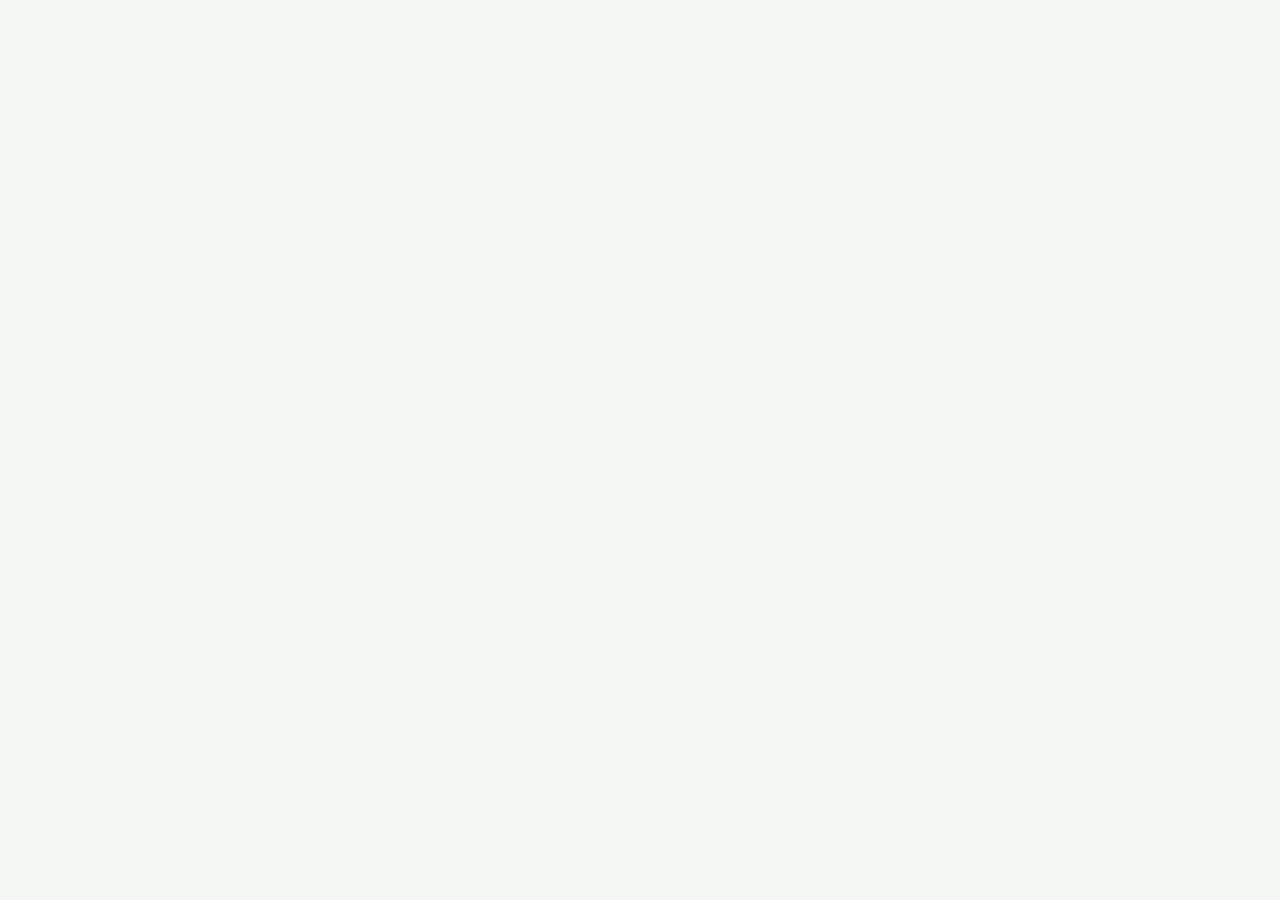
==== commit d6d47783: "Add files via upload" ====
--- a/index.html
+++ b/index.html
@@ -1,1433 +1,22 @@
-<!DOCTYPE html>
+<!doctype html>
 <html lang="en">
 <head>
-  <meta charset="UTF-8" />
-  <meta name="viewport" content="width=device-width, initial-scale=1.0" />
-  <meta name="theme-color" content="#173f2a" />
-
-  <meta name="description" content="A plug-and-play summer services estimating calculator with automatic formulas and saved estimates." />
+  <meta charset="utf-8" />
+  <meta name="viewport" content="width=device-width, initial-scale=1, viewport-fit=cover" />
+  <meta name="theme-color" content="#0f5a35" />
+  <meta name="description" content="Summer Estimate — a clean, plug-and-play quoting calculator for summer property services." />
   <meta name="apple-mobile-web-app-capable" content="yes" />
   <meta name="apple-mobile-web-app-status-bar-style" content="black-translucent" />
   <meta name="apple-mobile-web-app-title" content="Summer Estimate" />
   <link rel="manifest" href="./manifest.webmanifest" />
   <link rel="apple-touch-icon" href="./assets/apple-touch-icon.png" />
   <link rel="icon" type="image/png" sizes="192x192" href="./assets/icon-192.png" />
+  <link rel="stylesheet" href="./styles.css" />
   <title>Summer Estimate</title>
-  <style>
-    :root {
-      --forest: #173f2a;
-      --forest-2: #245d3b;
-      --green: #3d8a46;
-      --lime: #75bd43;
-      --gold: #e0bf15;
-      --cream: #f7f7f1;
-      --paper: #ffffff;
-      --ink: #18221c;
-      --muted: #68736c;
-      --line: #dfe5df;
-      --input: #f1f8ef;
-      --input-border: #a9cda9;
-      --danger: #a73b35;
-      --shadow: 0 14px 34px rgba(20, 48, 31, 0.10);
-      --radius: 16px;
-    }
-
-    * { box-sizing: border-box; }
-
-    html { scroll-behavior: smooth; }
-
-    body {
-      margin: 0;
-      min-height: 100vh;
-      color: var(--ink);
-      background:
-        radial-gradient(circle at 95% 0%, rgba(117,189,67,.13), transparent 28rem),
-        linear-gradient(180deg, #eef3ed 0, #f8f9f5 24rem, #f7f7f1 100%);
-      font-family: Inter, ui-sans-serif, -apple-system, BlinkMacSystemFont, "Segoe UI", sans-serif;
-      font-size: 15px;
-      line-height: 1.45;
-    }
-
-    button, input, select { font: inherit; }
-
-    button { cursor: pointer; }
-
-    .app-header {
-      position: sticky;
-      top: 0;
-      z-index: 40;
-      display: flex;
-      align-items: center;
-      justify-content: space-between;
-      gap: 18px;
-      min-height: 82px;
-      padding: 12px clamp(16px, 3vw, 38px);
-      color: white;
-      background: rgba(20, 55, 36, .97);
-      border-bottom: 1px solid rgba(255,255,255,.10);
-      box-shadow: 0 8px 26px rgba(10, 32, 20, .18);
-      backdrop-filter: blur(14px);
-    }
-
-    .brand {
-      display: flex;
-      align-items: center;
-      gap: 14px;
-      min-width: 0;
-    }
-
-    .brand img {
-      width: 76px;
-      height: 52px;
-      object-fit: contain;
-      padding: 4px 6px;
-      background: white;
-      border-radius: 10px;
-    }
-
-    .brand-copy { min-width: 0; }
-
-    .brand h1 {
-      margin: 0;
-      font-size: clamp(20px, 2.4vw, 28px);
-      line-height: 1.05;
-      letter-spacing: -.02em;
-    }
-
-    .brand p {
-      margin: 4px 0 0;
-      color: rgba(255,255,255,.72);
-      font-size: 12px;
-    }
-
-    .header-actions {
-      display: flex;
-      align-items: center;
-      justify-content: flex-end;
-      flex-wrap: wrap;
-      gap: 8px;
-    }
-
-    .btn {
-      min-height: 40px;
-      padding: 9px 14px;
-      border: 1px solid transparent;
-      border-radius: 10px;
-      font-weight: 750;
-      transition: transform .15s ease, background .15s ease, border-color .15s ease;
-    }
-
-    .btn:hover { transform: translateY(-1px); }
-    .btn:active { transform: translateY(0); }
-
-    .btn-primary {
-      color: white;
-      background: linear-gradient(180deg, #438f4b, #2f7039);
-      border-color: rgba(255,255,255,.08);
-      box-shadow: 0 7px 16px rgba(0,0,0,.15);
-    }
-
-    .btn-light {
-      color: white;
-      background: rgba(255,255,255,.08);
-      border-color: rgba(255,255,255,.17);
-    }
-
-    .btn-ghost {
-      color: var(--forest);
-      background: #fff;
-      border-color: var(--line);
-    }
-
-    .btn-danger {
-      color: var(--danger);
-      background: #fff;
-      border-color: #e4c2bf;
-    }
-
-    .layout {
-      display: grid;
-      grid-template-columns: minmax(0, 1fr) 340px;
-      gap: 22px;
-      width: min(1510px, calc(100% - 32px));
-      margin: 24px auto 60px;
-      align-items: start;
-    }
-
-    .main-column { min-width: 0; }
-
-    .card {
-      margin-bottom: 18px;
-      overflow: hidden;
-      background: rgba(255,255,255,.96);
-      border: 1px solid var(--line);
-      border-radius: var(--radius);
-      box-shadow: var(--shadow);
-    }
-
-    .intro-card {
-      padding: 22px;
-      border-top: 5px solid var(--gold);
-    }
-
-    .intro-row {
-      display: flex;
-      align-items: flex-start;
-      justify-content: space-between;
-      gap: 20px;
-      margin-bottom: 18px;
-    }
-
-    .intro-card h2 {
-      margin: 0;
-      color: var(--forest);
-      font-size: 19px;
-    }
-
-    .intro-card p {
-      margin: 5px 0 0;
-      color: var(--muted);
-      font-size: 13px;
-    }
-
-    .save-status {
-      flex: 0 0 auto;
-      padding: 5px 9px;
-      color: var(--forest-2);
-      background: #edf6eb;
-      border: 1px solid #cce1c8;
-      border-radius: 999px;
-      font-size: 12px;
-      font-weight: 750;
-    }
-
-    .fields-grid {
-      display: grid;
-      grid-template-columns: 1fr 1.5fr .7fr;
-      gap: 14px;
-    }
-
-    .field label,
-    .mini-field label {
-      display: block;
-      margin: 0 0 6px;
-      color: #3e4a42;
-      font-size: 12px;
-      font-weight: 800;
-      letter-spacing: .015em;
-    }
-
-    input[type="text"],
-    input[type="number"],
-    select {
-      width: 100%;
-      min-height: 42px;
-      padding: 9px 11px;
-      color: var(--ink);
-      background: var(--input);
-      border: 1px solid var(--input-border);
-      border-radius: 9px;
-      outline: none;
-      transition: box-shadow .15s ease, border-color .15s ease;
-    }
-
-    input:focus, select:focus {
-      border-color: var(--green);
-      box-shadow: 0 0 0 3px rgba(61,138,70,.14);
-    }
-
-    .time-helper {
-      margin-top: 15px;
-      padding: 10px 12px;
-      color: #4e5a52;
-      background: #f6f7f3;
-      border: 1px dashed #cfd7cf;
-      border-radius: 10px;
-      font-size: 12px;
-      text-align: center;
-    }
-
-    .section-head {
-      display: flex;
-      align-items: center;
-      justify-content: space-between;
-      gap: 14px;
-      padding: 15px 18px;
-      color: white;
-      background: linear-gradient(90deg, var(--forest), #235b3a);
-    }
-
-    .section-title {
-      display: flex;
-      align-items: center;
-      gap: 10px;
-      min-width: 0;
-    }
-
-    .section-number {
-      display: grid;
-      place-items: center;
-      width: 28px;
-      height: 28px;
-      flex: 0 0 auto;
-      color: var(--forest);
-      background: #e6ef3b;
-      border-radius: 50%;
-      font-weight: 900;
-      font-size: 13px;
-    }
-
-    .section-head h2 {
-      margin: 0;
-      font-size: 16px;
-      letter-spacing: .015em;
-    }
-
-    .section-total {
-      flex: 0 0 auto;
-      font-size: 17px;
-      font-weight: 900;
-      font-variant-numeric: tabular-nums;
-    }
-
-    .section-body { padding: 18px; }
-
-    .rate-strip {
-      display: grid;
-      grid-template-columns: auto 170px 170px;
-      gap: 12px;
-      align-items: end;
-      margin-bottom: 16px;
-      padding: 13px;
-      background: #f8faf6;
-      border: 1px solid var(--line);
-      border-radius: 12px;
-    }
-
-    .rate-strip > strong {
-      align-self: center;
-      color: var(--forest);
-    }
-
-    .quote-table {
-      width: 100%;
-      border-collapse: separate;
-      border-spacing: 0;
-      table-layout: fixed;
-      border: 1px solid var(--line);
-      border-radius: 12px;
-      overflow: hidden;
-    }
-
-    .quote-table th {
-      padding: 10px 9px;
-      color: #4e5b52;
-      background: #f1f4ef;
-      border-bottom: 1px solid var(--line);
-      font-size: 11px;
-      text-transform: uppercase;
-      letter-spacing: .045em;
-      text-align: left;
-    }
-
-    .quote-table td {
-      padding: 10px 9px;
-      vertical-align: middle;
-      border-bottom: 1px solid #edf0ec;
-    }
-
-    .quote-table tr:last-child td { border-bottom: 0; }
-    .quote-table .service-col { width: 28%; }
-    .quote-table .small-col { width: 14%; }
-    .quote-table .charge-col { width: 16%; text-align: right; }
-
-    .service-name {
-      display: flex;
-      align-items: center;
-      gap: 9px;
-      font-weight: 800;
-    }
-
-    .toggle {
-      position: relative;
-      display: inline-block;
-      width: 40px;
-      height: 23px;
-      flex: 0 0 auto;
-    }
-
-    .toggle input {
-      width: 1px;
-      height: 1px;
-      opacity: 0;
-      position: absolute;
-    }
-
-    .toggle span {
-      position: absolute;
-      inset: 0;
-      background: #cfd5cf;
-      border-radius: 999px;
-      transition: .18s ease;
-      box-shadow: inset 0 0 0 1px rgba(0,0,0,.06);
-    }
-
-    .toggle span::after {
-      content: "";
-      position: absolute;
-      top: 3px;
-      left: 3px;
-      width: 17px;
-      height: 17px;
-      background: white;
-      border-radius: 50%;
-      box-shadow: 0 2px 4px rgba(0,0,0,.2);
-      transition: .18s ease;
-    }
-
-    .toggle input:checked + span { background: var(--green); }
-    .toggle input:checked + span::after { transform: translateX(17px); }
-    .toggle input:focus-visible + span { outline: 3px solid rgba(61,138,70,.25); }
-
-    .compact-input {
-      min-height: 38px !important;
-      padding: 7px 8px !important;
-      text-align: right;
-      font-variant-numeric: tabular-nums;
-    }
-
-    .currency-input { position: relative; }
-    .currency-input::before {
-      content: "$";
-      position: absolute;
-      left: 9px;
-      top: 50%;
-      z-index: 1;
-      transform: translateY(-50%);
-      color: #6e796f;
-      font-size: 13px;
-    }
-    .currency-input input { padding-left: 21px !important; }
-
-    .calculated-cell {
-      color: var(--forest);
-      font-weight: 900;
-      font-variant-numeric: tabular-nums;
-      white-space: nowrap;
-    }
-
-    .formula-line {
-      margin-top: 10px;
-      color: var(--muted);
-      font-size: 12px;
-      text-align: right;
-      min-height: 18px;
-    }
-
-    .subsection {
-      margin-top: 17px;
-      padding-top: 16px;
-      border-top: 1px solid var(--line);
-    }
-
-    .subsection:first-child { margin-top: 0; padding-top: 0; border-top: 0; }
-
-    .subsection-heading {
-      display: flex;
-      justify-content: space-between;
-      align-items: center;
-      gap: 12px;
-      margin: 0 0 10px;
-    }
-
-    .subsection-heading h3 {
-      margin: 0;
-      color: var(--forest);
-      font-size: 14px;
-    }
-
-    .inline-note {
-      color: var(--muted);
-      font-size: 11px;
-    }
-
-    .cleanup-grid {
-      display: grid;
-      grid-template-columns: 1fr 1fr;
-      gap: 14px;
-    }
-
-    .cleanup-box {
-      padding: 14px;
-      background: #fafbf8;
-      border: 1px solid var(--line);
-      border-radius: 12px;
-    }
-
-    .cleanup-box .service-name { margin-bottom: 13px; }
-
-    .cleanup-inputs {
-      display: grid;
-      grid-template-columns: 1fr 1fr 1fr;
-      gap: 10px;
-    }
-
-    .check-row {
-      display: flex;
-      align-items: center;
-      gap: 8px;
-      margin-top: 12px;
-      color: #48534b;
-      font-size: 12px;
-    }
-
-    .check-row input { accent-color: var(--green); }
-
-    .summary-card {
-      position: sticky;
-      top: 103px;
-      padding: 18px;
-      background: rgba(255,255,255,.97);
-      border: 1px solid var(--line);
-      border-top: 5px solid var(--gold);
-      border-radius: var(--radius);
-      box-shadow: var(--shadow);
-    }
-
-    .summary-card h2 {
-      margin: 0 0 5px;
-      color: var(--forest);
-      font-size: 18px;
-    }
-
-    .summary-card .summary-name {
-      min-height: 18px;
-      margin-bottom: 15px;
-      color: var(--muted);
-      font-size: 12px;
-      overflow-wrap: anywhere;
-    }
-
-    .summary-list {
-      margin: 0;
-      padding: 0;
-      list-style: none;
-    }
-
-    .summary-list li {
-      display: flex;
-      justify-content: space-between;
-      gap: 14px;
-      padding: 10px 0;
-      border-bottom: 1px solid #edf0ec;
-      font-size: 13px;
-    }
-
-    .summary-list strong {
-      font-variant-numeric: tabular-nums;
-      white-space: nowrap;
-    }
-
-    .grand-total {
-      display: flex;
-      align-items: flex-end;
-      justify-content: space-between;
-      gap: 12px;
-      margin: 17px -4px 0;
-      padding: 16px 14px;
-      color: white;
-      background: linear-gradient(135deg, var(--forest), var(--forest-2));
-      border-radius: 12px;
-    }
-
-    .grand-total span {
-      font-size: 12px;
-      text-transform: uppercase;
-      letter-spacing: .05em;
-      font-weight: 800;
-    }
-
-    .grand-total strong {
-      font-size: 27px;
-      line-height: 1;
-      font-variant-numeric: tabular-nums;
-      white-space: nowrap;
-    }
-
-    .summary-actions {
-      display: grid;
-      grid-template-columns: 1fr 1fr;
-      gap: 8px;
-      margin-top: 14px;
-    }
-
-    .summary-footnote {
-      margin: 13px 0 0;
-      color: var(--muted);
-      font-size: 11px;
-      text-align: center;
-    }
-
-    .modal-backdrop {
-      position: fixed;
-      inset: 0;
-      z-index: 100;
-      display: none;
-      align-items: center;
-      justify-content: center;
-      padding: 18px;
-      background: rgba(8, 25, 15, .58);
-      backdrop-filter: blur(4px);
-    }
-
-    .modal-backdrop.open { display: flex; }
-
-    .modal {
-      width: min(860px, 100%);
-      max-height: min(760px, calc(100vh - 36px));
-      overflow: hidden;
-      background: white;
-      border-radius: 18px;
-      box-shadow: 0 30px 80px rgba(0,0,0,.30);
-    }
-
-    .modal-head {
-      display: flex;
-      align-items: center;
-      justify-content: space-between;
-      gap: 12px;
-      padding: 18px 20px;
-      color: white;
-      background: var(--forest);
-    }
-
-    .modal-head h2 { margin: 0; font-size: 18px; }
-
-    .close-btn {
-      width: 36px;
-      height: 36px;
-      color: white;
-      background: rgba(255,255,255,.10);
-      border: 1px solid rgba(255,255,255,.15);
-      border-radius: 9px;
-      font-size: 21px;
-      line-height: 1;
-    }
-
-    .modal-toolbar {
-      display: flex;
-      gap: 10px;
-      padding: 15px 20px;
-      border-bottom: 1px solid var(--line);
-    }
-
-    .modal-toolbar input { background: white; }
-
-    .saved-list {
-      max-height: 570px;
-      overflow: auto;
-      padding: 8px 20px 20px;
-    }
-
-    .saved-item {
-      display: grid;
-      grid-template-columns: minmax(0, 1fr) auto;
-      gap: 12px;
-      align-items: center;
-      padding: 14px 0;
-      border-bottom: 1px solid var(--line);
-    }
-
-    .saved-item h3 {
-      margin: 0 0 3px;
-      color: var(--forest);
-      font-size: 14px;
-    }
-
-    .saved-meta {
-      color: var(--muted);
-      font-size: 11px;
-    }
-
-    .saved-total {
-      margin-top: 4px;
-      font-weight: 900;
-      font-variant-numeric: tabular-nums;
-    }
-
-    .saved-actions {
-      display: flex;
-      flex-wrap: wrap;
-      justify-content: flex-end;
-      gap: 6px;
-    }
-
-    .mini-btn {
-      padding: 7px 10px;
-      color: var(--forest);
-      background: white;
-      border: 1px solid var(--line);
-      border-radius: 8px;
-      font-size: 11px;
-      font-weight: 800;
-    }
-
-    .mini-btn.delete { color: var(--danger); }
-
-    .empty-state {
-      padding: 44px 15px;
-      color: var(--muted);
-      text-align: center;
-    }
-
-    .toast {
-      position: fixed;
-      right: 20px;
-      bottom: 20px;
-      z-index: 200;
-      transform: translateY(18px);
-      opacity: 0;
-      max-width: min(380px, calc(100vw - 40px));
-      padding: 12px 15px;
-      color: white;
-      background: #173f2a;
-      border: 1px solid rgba(255,255,255,.15);
-      border-radius: 11px;
-      box-shadow: 0 14px 36px rgba(0,0,0,.25);
-      pointer-events: none;
-      transition: opacity .18s ease, transform .18s ease;
-      font-size: 13px;
-      font-weight: 700;
-    }
-
-    .toast.show { opacity: 1; transform: translateY(0); }
-
-    .print-only { display: none; }
-
-    @media (max-width: 1080px) {
-      .layout { grid-template-columns: 1fr; }
-      .summary-card { position: static; }
-      .summary-actions { grid-template-columns: repeat(4, 1fr); }
-    }
-
-    @media (max-width: 760px) {
-      .app-header { position: static; align-items: flex-start; flex-direction: column; }
-      .header-actions { width: 100%; justify-content: flex-start; }
-      .layout { width: min(100% - 20px, 1510px); margin-top: 12px; }
-      .fields-grid, .cleanup-grid { grid-template-columns: 1fr; }
-      .rate-strip { grid-template-columns: 1fr 1fr; }
-      .rate-strip > strong { grid-column: 1 / -1; }
-      .quote-table { display: block; overflow-x: auto; white-space: nowrap; }
-      .quote-table th, .quote-table td { min-width: 110px; }
-      .quote-table .service-col { min-width: 205px; }
-      .summary-actions { grid-template-columns: 1fr 1fr; }
-      .saved-item { grid-template-columns: 1fr; }
-      .saved-actions { justify-content: flex-start; }
-    }
-
-    @media print {
-      @page { margin: 12mm; }
-      body { background: white; font-size: 11px; }
-      .app-header, .header-actions, .summary-actions, .save-status, .modal-backdrop, .toast, .time-helper { display: none !important; }
-      .layout { display: block; width: 100%; margin: 0; }
-      .main-column { width: 100%; }
-      .card, .summary-card { break-inside: avoid; box-shadow: none; border-color: #bbb; }
-      .summary-card { position: static; margin-top: 16px; }
-      .print-only { display: block; margin: 0 0 12px; }
-      input, select { border: 0 !important; background: transparent !important; padding: 0 !important; min-height: auto !important; }
-      .toggle span { display: none; }
-      .toggle { width: auto; height: auto; }
-      .toggle input { position: static; width: auto; height: auto; opacity: 1; }
-      .section-head { -webkit-print-color-adjust: exact; print-color-adjust: exact; }
-      .grand-total { -webkit-print-color-adjust: exact; print-color-adjust: exact; }
-    }
-  </style>
 </head>
 <body>
-  <header class="app-header">
-    <div class="brand">
-      <img src="./assets/southeastern-logo.png" alt="Roots 2 Rocks Property Care" />
-      <div class="brand-copy">
-        <h1>Summer Estimate</h1>
-        <p>Plug-and-play quoting calculator</p>
-      </div>
-    </div>
-    <div class="header-actions">
-      <button class="btn btn-light" id="newBtn" type="button">New</button>
-      <button class="btn btn-light" id="exampleBtn" type="button">Try Example</button>
-      <button class="btn btn-light" id="installBtn" type="button" hidden>Install App</button>
-      <button class="btn btn-light" id="savedBtn" type="button">Saved Estimates</button>
-      <button class="btn btn-light" id="printBtn" type="button">Print</button>
-      <button class="btn btn-primary" id="saveBtn" type="button">Save Estimate</button>
-    </div>
-  </header>
-
-  <main class="layout">
-    <section class="main-column">
-      <div class="print-only"><strong>Roots 2 Rocks Property Care — Summer Estimate</strong></div>
-
-      <article class="card intro-card">
-        <div class="intro-row">
-          <div>
-            <h2>Estimate Information</h2>
-            <p>Enter information in the light-green fields. Totals update automatically.</p>
-          </div>
-          <div class="save-status" id="saveStatus">Unsaved estimate</div>
-        </div>
-        <div class="fields-grid">
-          <div class="field">
-            <label for="estimateName">Estimate Name</label>
-            <input id="estimateName" type="text" placeholder="Example: Pine Glen 2027" autocomplete="off" />
-          </div>
-          <div class="field">
-            <label for="siteAddress">Site Address</label>
-            <input id="siteAddress" type="text" placeholder="Enter site address" autocomplete="street-address" />
-          </div>
-          <div class="field">
-            <label for="squareFootage">Total Square Footage</label>
-            <input id="squareFootage" type="number" min="0" step="1" placeholder="0" inputmode="decimal" />
-          </div>
-        </div>
-        <div class="time-helper">Time helper: 60 min = 1 &nbsp;|&nbsp; 50 min = .83 &nbsp;|&nbsp; 40 min = .67 &nbsp;|&nbsp; 30 min = .5 &nbsp;|&nbsp; 20 min = .33 &nbsp;|&nbsp; 10 min = .16 &nbsp;|&nbsp; 5 min = .08</div>
-      </article>
-
-      <article class="card" id="lawnCard">
-        <div class="section-head">
-          <div class="section-title"><span class="section-number">1</span><h2>Lawn Maintenance</h2></div>
-          <div class="section-total" id="lawnHeaderTotal">$0.00</div>
-        </div>
-        <div class="section-body">
-          <div class="rate-strip">
-            <strong>Labour Cost / Crew Type</strong>
-            <div class="mini-field">
-              <label for="crewType">Crew Used</label>
-              <select id="crewType">
-                <option value="one">1 Crew</option>
-                <option value="two" selected>2 Crew</option>
-              </select>
-            </div>
-            <div class="mini-field">
-              <label for="crewRate">Selected Hourly Rate</label>
-              <div class="currency-input"><input id="crewRate" type="number" min="0" step="0.01" value="120" class="compact-input" /></div>
-            </div>
-          </div>
-
-          <table class="quote-table">
-            <thead>
-              <tr>
-                <th class="service-col">Service</th>
-                <th class="small-col">Time / Visit</th>
-                <th class="small-col">Visits</th>
-                <th class="small-col">Total Hours</th>
-                <th class="small-col">Rate</th>
-                <th class="charge-col">Charge</th>
-              </tr>
-            </thead>
-            <tbody>
-              <tr>
-                <td><div class="service-name"><label class="toggle"><input id="weeklyEnabled" type="checkbox"><span></span></label>Weekly Mowing</div></td>
-                <td><input id="weeklyTime" type="number" min="0" step="0.01" class="compact-input" placeholder="0.00"></td>
-                <td><input id="weeklyVisits" type="number" min="0" step="1" class="compact-input" value="22"></td>
-                <td class="calculated-cell" id="weeklyHours">0.00</td>
-                <td class="calculated-cell" id="weeklyRateDisplay">$120.00</td>
-                <td class="calculated-cell" id="weeklyCharge">$0.00</td>
-              </tr>
-              <tr>
-                <td><div class="service-name"><label class="toggle"><input id="gardensEnabled" type="checkbox"><span></span></label>Bi-Weekly Gardens</div></td>
-                <td><input id="gardensTime" type="number" min="0" step="0.01" class="compact-input" placeholder="0.00"></td>
-                <td><input id="gardensVisits" type="number" min="0" step="1" class="compact-input" value="10"></td>
-                <td class="calculated-cell" id="gardensHours">0.00</td>
-                <td class="calculated-cell" id="gardensRateDisplay">$120.00</td>
-                <td class="calculated-cell" id="gardensCharge">$0.00</td>
-              </tr>
-              <tr>
-                <td><div class="service-name"><label class="toggle"><input id="clippingsEnabled" type="checkbox"><span></span></label>Disposal of Clippings</div></td>
-                <td colspan="3"><span class="inline-note">One-time disposal allowance</span></td>
-                <td><div class="currency-input"><input id="clippingsFee" type="number" min="0" step="0.01" value="50" class="compact-input"></div></td>
-                <td class="calculated-cell" id="clippingsCharge">$0.00</td>
-              </tr>
-            </tbody>
-          </table>
-          <div class="formula-line" id="lawnFormula"></div>
-        </div>
-      </article>
-
-      <article class="card" id="fertCard">
-        <div class="section-head">
-          <div class="section-title"><span class="section-number">2</span><h2>Fertilization</h2></div>
-          <div class="section-total" id="fertHeaderTotal">$0.00</div>
-        </div>
-        <div class="section-body">
-          <div class="subsection">
-            <div class="subsection-heading"><h3>Turf Fertilization</h3><span class="inline-note">Square footage pulls from the top of the estimate.</span></div>
-            <table class="quote-table">
-              <thead><tr><th class="service-col">Application</th><th>Square Footage</th><th>Rate / Sq. Ft.</th><th class="charge-col">Charge</th></tr></thead>
-              <tbody>
-                <tr><td><div class="service-name"><label class="toggle"><input id="fertSpringEnabled" type="checkbox"><span></span></label>Spring</div></td><td class="calculated-cell sqft-display">0</td><td><div class="currency-input"><input id="fertSpringRate" type="number" min="0" step="0.001" value="0.012" class="compact-input"></div></td><td class="calculated-cell" id="fertSpringCharge">$0.00</td></tr>
-                <tr><td><div class="service-name"><label class="toggle"><input id="fertSummerEnabled" type="checkbox"><span></span></label>Summer</div></td><td class="calculated-cell sqft-display">0</td><td><div class="currency-input"><input id="fertSummerRate" type="number" min="0" step="0.001" value="0.012" class="compact-input"></div></td><td class="calculated-cell" id="fertSummerCharge">$0.00</td></tr>
-                <tr><td><div class="service-name"><label class="toggle"><input id="fertFallEnabled" type="checkbox"><span></span></label>Fall</div></td><td class="calculated-cell sqft-display">0</td><td><div class="currency-input"><input id="fertFallRate" type="number" min="0" step="0.001" value="0.012" class="compact-input"></div></td><td class="calculated-cell" id="fertFallCharge">$0.00</td></tr>
-              </tbody>
-            </table>
-          </div>
-
-          <div class="subsection">
-            <div class="subsection-heading"><h3>Lime</h3></div>
-            <table class="quote-table">
-              <thead><tr><th class="service-col">Application</th><th>Square Footage</th><th>Rate / Sq. Ft.</th><th class="charge-col">Charge</th></tr></thead>
-              <tbody>
-                <tr><td><div class="service-name"><label class="toggle"><input id="limeSpringEnabled" type="checkbox"><span></span></label>Spring</div></td><td class="calculated-cell sqft-display">0</td><td><div class="currency-input"><input id="limeSpringRate" type="number" min="0" step="0.001" value="0.015" class="compact-input"></div></td><td class="calculated-cell" id="limeSpringCharge">$0.00</td></tr>
-                <tr><td><div class="service-name"><label class="toggle"><input id="limeSummerEnabled" type="checkbox"><span></span></label>Summer</div></td><td class="calculated-cell sqft-display">0</td><td><div class="currency-input"><input id="limeSummerRate" type="number" min="0" step="0.001" value="0.015" class="compact-input"></div></td><td class="calculated-cell" id="limeSummerCharge">$0.00</td></tr>
-                <tr><td><div class="service-name"><label class="toggle"><input id="limeFallEnabled" type="checkbox"><span></span></label>Fall</div></td><td class="calculated-cell sqft-display">0</td><td><div class="currency-input"><input id="limeFallRate" type="number" min="0" step="0.001" value="0.015" class="compact-input"></div></td><td class="calculated-cell" id="limeFallCharge">$0.00</td></tr>
-              </tbody>
-            </table>
-          </div>
-
-          <div class="subsection">
-            <div class="subsection-heading"><h3>Labour Summary</h3><span class="inline-note">Number of applications is counted automatically.</span></div>
-            <table class="quote-table">
-              <thead><tr><th class="service-col">Summary</th><th>Time / Application</th><th># of Applications</th><th>Rate</th><th class="charge-col">Charge</th></tr></thead>
-              <tbody><tr><td><strong>Application Labour</strong></td><td><input id="fertLabourTime" type="number" min="0" step="0.01" class="compact-input" placeholder="0.00"></td><td class="calculated-cell" id="fertAppCount">0</td><td><div class="currency-input"><input id="fertLabourRate" type="number" min="0" step="0.01" value="75" class="compact-input"></div></td><td class="calculated-cell" id="fertLabourCharge">$0.00</td></tr></tbody>
-            </table>
-          </div>
-          <div class="formula-line" id="fertFormula"></div>
-        </div>
-      </article>
-
-      <article class="card" id="cleanupCard">
-        <div class="section-head">
-          <div class="section-title"><span class="section-number">3</span><h2>Spring / Fall Clean Up</h2></div>
-          <div class="section-total" id="cleanupHeaderTotal">$0.00</div>
-        </div>
-        <div class="section-body">
-          <div class="cleanup-grid">
-            <div class="cleanup-box">
-              <div class="service-name"><label class="toggle"><input id="springCleanupEnabled" type="checkbox"><span></span></label>Spring Clean Up</div>
-              <div class="cleanup-inputs">
-                <div class="mini-field"><label for="springCleanupTime">Time Allotted</label><input id="springCleanupTime" type="number" min="0" step="0.01" class="compact-input" placeholder="0.00"></div>
-                <div class="mini-field"><label for="springCleanupRate">Hourly Rate</label><div class="currency-input"><input id="springCleanupRate" type="number" min="0" step="0.01" value="180" class="compact-input"></div></div>
-                <div class="mini-field"><label>Charge</label><div class="calculated-cell" id="springCleanupCharge">$0.00</div></div>
-              </div>
-              <label class="check-row"><input id="springDisposalEnabled" type="checkbox" checked> Include off-site disposal fee</label>
-              <div class="mini-field" style="margin-top:9px"><label for="springDisposalFee">Disposal Fee</label><div class="currency-input"><input id="springDisposalFee" type="number" min="0" step="0.01" value="50" class="compact-input"></div></div>
-            </div>
-
-            <div class="cleanup-box">
-              <div class="service-name"><label class="toggle"><input id="fallCleanupEnabled" type="checkbox"><span></span></label>Fall Clean Up</div>
-              <div class="cleanup-inputs">
-                <div class="mini-field"><label for="fallCleanupTime">Time Allotted</label><input id="fallCleanupTime" type="number" min="0" step="0.01" class="compact-input" placeholder="0.00"></div>
-                <div class="mini-field"><label for="fallCleanupRate">Hourly Rate</label><div class="currency-input"><input id="fallCleanupRate" type="number" min="0" step="0.01" value="180" class="compact-input"></div></div>
-                <div class="mini-field"><label>Charge</label><div class="calculated-cell" id="fallCleanupCharge">$0.00</div></div>
-              </div>
-              <label class="check-row"><input id="fallDisposalEnabled" type="checkbox" checked> Include off-site disposal fee</label>
-              <div class="mini-field" style="margin-top:9px"><label for="fallDisposalFee">Disposal Fee</label><div class="currency-input"><input id="fallDisposalFee" type="number" min="0" step="0.01" value="50" class="compact-input"></div></div>
-            </div>
-          </div>
-          <div class="formula-line" id="cleanupFormula"></div>
-        </div>
-      </article>
-
-      <article class="card" id="maintenanceCard">
-        <div class="section-head">
-          <div class="section-title"><span class="section-number">4</span><h2>Material & Optional Services</h2></div>
-          <div class="section-total" id="maintenanceHeaderTotal">$0.00</div>
-        </div>
-        <div class="section-body">
-          <div class="subsection">
-            <div class="subsection-heading"><h3>Material Cost</h3></div>
-            <table class="quote-table">
-              <thead><tr><th class="service-col">Service</th><th>Cubic Yards</th><th>Rate / Yard</th><th class="charge-col">Charge</th></tr></thead>
-              <tbody><tr><td><div class="service-name"><label class="toggle"><input id="mulchEnabled" type="checkbox"><span></span></label>Mulch</div></td><td><input id="mulchYards" type="number" min="0" step="0.01" class="compact-input" placeholder="0.00"></td><td><div class="currency-input"><input id="mulchRate" type="number" min="0" step="0.01" value="83.75" class="compact-input"></div></td><td class="calculated-cell" id="mulchCharge">$0.00</td></tr></tbody>
-            </table>
-          </div>
-
-          <div class="subsection">
-            <div class="subsection-heading"><h3>Optional Services</h3><span class="inline-note">Delivery fee is included only when selected.</span></div>
-            <table class="quote-table">
-              <thead><tr><th class="service-col">Service</th><th>Square Footage</th><th>Rate / Sq. Ft.</th><th>Delivery Fee</th><th class="charge-col">Charge</th></tr></thead>
-              <tbody>
-                <tr><td><div class="service-name"><label class="toggle"><input id="springAerationEnabled" type="checkbox"><span></span></label>Spring Aeration</div></td><td class="calculated-cell sqft-display">0</td><td><div class="currency-input"><input id="springAerationRate" type="number" min="0" step="0.001" value="0.02" class="compact-input"></div></td><td><label class="check-row" style="margin:0"><input id="springAerationDeliveryEnabled" type="checkbox" checked><span class="currency-input"><input id="springAerationDeliveryFee" type="number" min="0" step="0.01" value="75" class="compact-input"></span></label></td><td class="calculated-cell" id="springAerationCharge">$0.00</td></tr>
-                <tr><td><div class="service-name"><label class="toggle"><input id="fallAerationEnabled" type="checkbox"><span></span></label>Fall Aeration</div></td><td class="calculated-cell sqft-display">0</td><td><div class="currency-input"><input id="fallAerationRate" type="number" min="0" step="0.001" value="0.02" class="compact-input"></div></td><td><label class="check-row" style="margin:0"><input id="fallAerationDeliveryEnabled" type="checkbox" checked><span class="currency-input"><input id="fallAerationDeliveryFee" type="number" min="0" step="0.01" value="75" class="compact-input"></span></label></td><td class="calculated-cell" id="fallAerationCharge">$0.00</td></tr>
-              </tbody>
-            </table>
-          </div>
-          <div class="formula-line" id="maintenanceFormula"></div>
-        </div>
-      </article>
-
-      <article class="card" id="litterCard">
-        <div class="section-head">
-          <div class="section-title"><span class="section-number">5</span><h2>Litter Pickup</h2></div>
-          <div class="section-total" id="litterHeaderTotal">$0.00</div>
-        </div>
-        <div class="section-body">
-          <table class="quote-table">
-            <thead><tr><th class="service-col">Service</th><th>Time / Visit</th><th>Visits</th><th>Labour Rate</th><th>Disposal / Visit</th><th class="charge-col">Charge</th></tr></thead>
-            <tbody><tr><td><div class="service-name"><label class="toggle"><input id="litterEnabled" type="checkbox"><span></span></label>Litter Pickup</div></td><td><input id="litterTime" type="number" min="0" step="0.01" class="compact-input" placeholder="0.00"></td><td><input id="litterVisits" type="number" min="0" step="1" class="compact-input" placeholder="0"></td><td><div class="currency-input"><input id="litterRate" type="number" min="0" step="0.01" value="75" class="compact-input"></div></td><td><div class="currency-input"><input id="litterDisposalFee" type="number" min="0" step="0.01" value="50" class="compact-input"></div></td><td class="calculated-cell" id="litterCharge">$0.00</td></tr></tbody>
-          </table>
-          <div class="formula-line" id="litterFormula"></div>
-        </div>
-      </article>
-    </section>
-
-    <aside class="summary-card">
-      <h2>Estimate Summary</h2>
-      <div class="summary-name" id="summaryName">New estimate</div>
-      <ul class="summary-list">
-        <li><span>Lawn Maintenance</span><strong id="summaryLawn">$0.00</strong></li>
-        <li><span>Fertilization</span><strong id="summaryFert">$0.00</strong></li>
-        <li><span>Spring / Fall Clean Up</span><strong id="summaryCleanup">$0.00</strong></li>
-        <li><span>Material & Optional</span><strong id="summaryMaintenance">$0.00</strong></li>
-        <li><span>Litter Pickup</span><strong id="summaryLitter">$0.00</strong></li>
-      </ul>
-      <div class="grand-total"><span>Total Contract Value</span><strong id="grandTotal">$0.00</strong></div>
-      <div class="summary-actions">
-        <button class="btn btn-primary" id="saveSideBtn" type="button">Save</button>
-        <button class="btn btn-ghost" id="savedSideBtn" type="button">Open</button>
-        <button class="btn btn-ghost" id="duplicateBtn" type="button">Duplicate</button>
-        <button class="btn btn-ghost" id="printSideBtn" type="button">Print</button>
-      </div>
-      <p class="summary-footnote">Version 1 saves estimates in this browser on this device.</p>
-    </aside>
-  </main>
-
-  <div class="modal-backdrop" id="savedModal" role="dialog" aria-modal="true" aria-labelledby="savedModalTitle">
-    <div class="modal">
-      <div class="modal-head">
-        <h2 id="savedModalTitle">Saved Estimates</h2>
-        <button class="close-btn" id="closeModalBtn" type="button" aria-label="Close">×</button>
-      </div>
-      <div class="modal-toolbar"><input id="savedSearch" type="text" placeholder="Search estimate name or address..." /></div>
-      <div class="saved-list" id="savedList"></div>
-    </div>
-  </div>
-
-  <div class="toast" id="toast"></div>
-
-  <script>
-    'use strict';
-
-    const STORAGE_KEY = 'r2r-summer-estimates-v1';
-    const CREW_RATES = { one: 75, two: 120 };
-    let currentId = null;
-    let lastSavedSnapshot = '';
-    let toastTimer = null;
-
-    const $ = (id) => document.getElementById(id);
-    const num = (id) => {
-      const value = Number.parseFloat($(id).value);
-      return Number.isFinite(value) ? value : 0;
-    };
-    const checked = (id) => $(id).checked;
-    const money = (value) => new Intl.NumberFormat('en-CA', { style: 'currency', currency: 'CAD' }).format(Number.isFinite(value) ? value : 0);
-    const qty = (value, decimals = 2) => Number(value || 0).toLocaleString('en-CA', { maximumFractionDigits: decimals, minimumFractionDigits: decimals });
-    const whole = (value) => Math.round(Number(value || 0)).toLocaleString('en-CA');
-
-    function showToast(message) {
-      const toast = $('toast');
-      toast.textContent = message;
-      toast.classList.add('show');
-      clearTimeout(toastTimer);
-      toastTimer = setTimeout(() => toast.classList.remove('show'), 2600);
-    }
-
-    function safeText(value) {
-      return String(value ?? '').replace(/[&<>'"]/g, (char) => ({ '&': '&amp;', '<': '&lt;', '>': '&gt;', "'": '&#39;', '"': '&quot;' }[char]));
-    }
-
-    function getValues() {
-      const ids = Array.from(document.querySelectorAll('input[id], select[id]'));
-      const values = {};
-      for (const el of ids) {
-        if (['savedSearch'].includes(el.id)) continue;
-        values[el.id] = el.type === 'checkbox' ? el.checked : el.value;
-      }
-      return values;
-    }
-
-    function setValues(values) {
-      for (const [id, value] of Object.entries(values || {})) {
-        const el = $(id);
-        if (!el) continue;
-        if (el.type === 'checkbox') el.checked = Boolean(value);
-        else el.value = value ?? '';
-      }
-      syncCrewRate(false);
-      calculate();
-    }
-
-    function defaultValues() {
-      return {
-        estimateName: '', siteAddress: '', squareFootage: '',
-        crewType: 'two', crewRate: '120',
-        weeklyEnabled: false, weeklyTime: '', weeklyVisits: '22',
-        gardensEnabled: false, gardensTime: '', gardensVisits: '10',
-        clippingsEnabled: false, clippingsFee: '50',
-        fertSpringEnabled: false, fertSummerEnabled: false, fertFallEnabled: false,
-        fertSpringRate: '0.012', fertSummerRate: '0.012', fertFallRate: '0.012',
-        limeSpringEnabled: false, limeSummerEnabled: false, limeFallEnabled: false,
-        limeSpringRate: '0.015', limeSummerRate: '0.015', limeFallRate: '0.015',
-        fertLabourTime: '', fertLabourRate: '75',
-        springCleanupEnabled: false, springCleanupTime: '', springCleanupRate: '180', springDisposalEnabled: true, springDisposalFee: '50',
-        fallCleanupEnabled: false, fallCleanupTime: '', fallCleanupRate: '180', fallDisposalEnabled: true, fallDisposalFee: '50',
-        mulchEnabled: false, mulchYards: '', mulchRate: '83.75',
-        springAerationEnabled: false, springAerationRate: '0.02', springAerationDeliveryEnabled: true, springAerationDeliveryFee: '75',
-        fallAerationEnabled: false, fallAerationRate: '0.02', fallAerationDeliveryEnabled: true, fallAerationDeliveryFee: '75',
-        litterEnabled: false, litterTime: '', litterVisits: '', litterRate: '75', litterDisposalFee: '50'
-      };
-    }
-
-    function syncCrewRate(recalculate = true) {
-      const rate = CREW_RATES[$('crewType').value] ?? 120;
-      $('crewRate').value = String(rate);
-      if (recalculate) calculate();
-    }
-
-    function calculateModel(values = null) {
-      const v = values || getValues();
-      const n = (key) => {
-        const value = Number.parseFloat(v[key]);
-        return Number.isFinite(value) ? value : 0;
-      };
-      const c = (key) => Boolean(v[key]);
-      const sqft = n('squareFootage');
-      const crewRate = n('crewRate');
-
-      const weeklyHours = c('weeklyEnabled') ? n('weeklyTime') * n('weeklyVisits') : 0;
-      const weeklyCharge = weeklyHours * crewRate;
-      const gardensHours = c('gardensEnabled') ? n('gardensTime') * n('gardensVisits') : 0;
-      const gardensCharge = gardensHours * crewRate;
-      const clippingsCharge = c('clippingsEnabled') ? n('clippingsFee') : 0;
-      const lawnTotal = weeklyCharge + gardensCharge + clippingsCharge;
-
-      const applicationRows = [
-        ['fertSpringEnabled', 'fertSpringRate'], ['fertSummerEnabled', 'fertSummerRate'], ['fertFallEnabled', 'fertFallRate'],
-        ['limeSpringEnabled', 'limeSpringRate'], ['limeSummerEnabled', 'limeSummerRate'], ['limeFallEnabled', 'limeFallRate']
-      ];
-      const appCharges = applicationRows.map(([enabledKey, rateKey]) => c(enabledKey) ? sqft * n(rateKey) : 0);
-      const applicationCount = applicationRows.reduce((sum, [enabledKey]) => sum + (c(enabledKey) ? 1 : 0), 0);
-      const fertLabourCharge = n('fertLabourTime') * applicationCount * n('fertLabourRate');
-      const fertTotal = appCharges.reduce((a, b) => a + b, 0) + fertLabourCharge;
-
-      const springCleanupCharge = c('springCleanupEnabled')
-        ? n('springCleanupTime') * n('springCleanupRate') + (c('springDisposalEnabled') ? n('springDisposalFee') : 0)
-        : 0;
-      const fallCleanupCharge = c('fallCleanupEnabled')
-        ? n('fallCleanupTime') * n('fallCleanupRate') + (c('fallDisposalEnabled') ? n('fallDisposalFee') : 0)
-        : 0;
-      const cleanupTotal = springCleanupCharge + fallCleanupCharge;
-
-      const mulchCharge = c('mulchEnabled') ? n('mulchYards') * n('mulchRate') : 0;
-      const springAerationCharge = c('springAerationEnabled')
-        ? sqft * n('springAerationRate') + (c('springAerationDeliveryEnabled') ? n('springAerationDeliveryFee') : 0)
-        : 0;
-      const fallAerationCharge = c('fallAerationEnabled')
-        ? sqft * n('fallAerationRate') + (c('fallAerationDeliveryEnabled') ? n('fallAerationDeliveryFee') : 0)
-        : 0;
-      const maintenanceTotal = mulchCharge + springAerationCharge + fallAerationCharge;
-
-      const litterCharge = c('litterEnabled')
-        ? (n('litterTime') * n('litterRate') * n('litterVisits')) + (n('litterDisposalFee') * n('litterVisits'))
-        : 0;
-
-      const grandTotal = lawnTotal + fertTotal + cleanupTotal + maintenanceTotal + litterCharge;
-
-      return {
-        sqft, crewRate,
-        weeklyHours, weeklyCharge, gardensHours, gardensCharge, clippingsCharge, lawnTotal,
-        appCharges, applicationCount, fertLabourCharge, fertTotal,
-        springCleanupCharge, fallCleanupCharge, cleanupTotal,
-        mulchCharge, springAerationCharge, fallAerationCharge, maintenanceTotal,
-        litterCharge, grandTotal
-      };
-    }
-
-    function calculate() {
-      const m = calculateModel();
-      document.querySelectorAll('.sqft-display').forEach((el) => { el.textContent = whole(m.sqft); });
-
-      $('weeklyHours').textContent = qty(m.weeklyHours);
-      $('weeklyCharge').textContent = money(m.weeklyCharge);
-      $('gardensHours').textContent = qty(m.gardensHours);
-      $('gardensCharge').textContent = money(m.gardensCharge);
-      $('clippingsCharge').textContent = money(m.clippingsCharge);
-      $('weeklyRateDisplay').textContent = money(m.crewRate);
-      $('gardensRateDisplay').textContent = money(m.crewRate);
-      $('lawnHeaderTotal').textContent = money(m.lawnTotal);
-      $('summaryLawn').textContent = money(m.lawnTotal);
-
-      const chargeIds = ['fertSpringCharge','fertSummerCharge','fertFallCharge','limeSpringCharge','limeSummerCharge','limeFallCharge'];
-      chargeIds.forEach((id, index) => { $(id).textContent = money(m.appCharges[index]); });
-      $('fertAppCount').textContent = String(m.applicationCount);
-      $('fertLabourCharge').textContent = money(m.fertLabourCharge);
-      $('fertHeaderTotal').textContent = money(m.fertTotal);
-      $('summaryFert').textContent = money(m.fertTotal);
-
-      $('springCleanupCharge').textContent = money(m.springCleanupCharge);
-      $('fallCleanupCharge').textContent = money(m.fallCleanupCharge);
-      $('cleanupHeaderTotal').textContent = money(m.cleanupTotal);
-      $('summaryCleanup').textContent = money(m.cleanupTotal);
-
-      $('mulchCharge').textContent = money(m.mulchCharge);
-      $('springAerationCharge').textContent = money(m.springAerationCharge);
-      $('fallAerationCharge').textContent = money(m.fallAerationCharge);
-      $('maintenanceHeaderTotal').textContent = money(m.maintenanceTotal);
-      $('summaryMaintenance').textContent = money(m.maintenanceTotal);
-
-      $('litterCharge').textContent = money(m.litterCharge);
-      $('litterHeaderTotal').textContent = money(m.litterCharge);
-      $('summaryLitter').textContent = money(m.litterCharge);
-      $('grandTotal').textContent = money(m.grandTotal);
-
-      const estimateLabel = $('estimateName').value.trim() || $('siteAddress').value.trim() || 'New estimate';
-      $('summaryName').textContent = estimateLabel;
-
-      $('lawnFormula').textContent = m.lawnTotal ? `Lawn total: ${money(m.weeklyCharge)} + ${money(m.gardensCharge)} + ${money(m.clippingsCharge)} = ${money(m.lawnTotal)}` : '';
-      $('fertFormula').textContent = m.fertTotal ? `${m.applicationCount} selected application${m.applicationCount === 1 ? '' : 's'} + labour = ${money(m.fertTotal)}` : '';
-      $('cleanupFormula').textContent = m.cleanupTotal ? `Spring ${money(m.springCleanupCharge)} + Fall ${money(m.fallCleanupCharge)} = ${money(m.cleanupTotal)}` : '';
-      $('maintenanceFormula').textContent = m.maintenanceTotal ? `Mulch ${money(m.mulchCharge)} + Aeration ${money(m.springAerationCharge + m.fallAerationCharge)} = ${money(m.maintenanceTotal)}` : '';
-      $('litterFormula').textContent = m.litterCharge ? `(${qty(num('litterTime'))} hr × ${money(num('litterRate'))} + ${money(num('litterDisposalFee'))} disposal) × ${whole(num('litterVisits'))} visits = ${money(m.litterCharge)}` : '';
-
-      const snapshot = JSON.stringify(getValues());
-      const dirty = snapshot !== lastSavedSnapshot;
-      $('saveStatus').textContent = currentId ? (dirty ? 'Unsaved changes' : 'Saved') : 'Unsaved estimate';
-      $('saveStatus').style.background = dirty ? '#fff6d8' : '#edf6eb';
-      $('saveStatus').style.borderColor = dirty ? '#e9d37a' : '#cce1c8';
-      $('saveStatus').style.color = dirty ? '#68540d' : '#245d3b';
-      return m;
-    }
-
-    function getSavedEstimates() {
-      try {
-        const data = JSON.parse(localStorage.getItem(STORAGE_KEY) || '[]');
-        return Array.isArray(data) ? data : [];
-      } catch { return []; }
-    }
-
-    function storeSavedEstimates(items) {
-      localStorage.setItem(STORAGE_KEY, JSON.stringify(items));
-    }
-
-    function saveEstimate() {
-      const name = $('estimateName').value.trim() || $('siteAddress').value.trim();
-      if (!name) {
-        $('estimateName').focus();
-        showToast('Add an estimate name or site address before saving.');
-        return;
-      }
-      const values = getValues();
-      const model = calculateModel(values);
-      const now = new Date().toISOString();
-      const items = getSavedEstimates();
-      let item;
-
-      if (currentId) {
-        const index = items.findIndex((entry) => entry.id === currentId);
-        if (index >= 0) {
-          item = { ...items[index], name, address: values.siteAddress || '', values, total: model.grandTotal, updatedAt: now };
-          items[index] = item;
-        }
-      }
-
-      if (!item) {
-        currentId = (crypto.randomUUID ? crypto.randomUUID() : `${Date.now()}-${Math.random().toString(16).slice(2)}`);
-        item = { id: currentId, name, address: values.siteAddress || '', values, total: model.grandTotal, createdAt: now, updatedAt: now };
-        items.unshift(item);
-      }
-
-      storeSavedEstimates(items);
-      lastSavedSnapshot = JSON.stringify(values);
-      calculate();
-      renderSavedList();
-      showToast(`Saved “${name}”.`);
-    }
-
-    function newEstimate(confirmFirst = true) {
-      const dirty = JSON.stringify(getValues()) !== lastSavedSnapshot;
-      if (confirmFirst && dirty && !confirm('Start a new estimate? Unsaved changes will be cleared.')) return;
-      currentId = null;
-      setValues(defaultValues());
-      lastSavedSnapshot = '';
-      window.scrollTo({ top: 0, behavior: 'smooth' });
-      calculate();
-    }
-
-    function duplicateEstimate() {
-      const baseName = $('estimateName').value.trim() || $('siteAddress').value.trim() || 'Estimate';
-      currentId = null;
-      $('estimateName').value = `${baseName} - Copy`;
-      lastSavedSnapshot = '';
-      calculate();
-      showToast('Duplicate created. Save it when ready.');
-    }
-
-    function loadExample() {
-      if (JSON.stringify(getValues()) !== lastSavedSnapshot && !confirm('Load the example? Current unsaved entries will be replaced.')) return;
-      currentId = null;
-      setValues({
-        ...defaultValues(),
-        estimateName: 'Example Summer Estimate',
-        siteAddress: '8846 County Rd 93',
-        squareFootage: '16600',
-        crewType: 'two', crewRate: '120',
-        weeklyEnabled: true, weeklyTime: '0.5', weeklyVisits: '22',
-        gardensEnabled: true, gardensTime: '0.5', gardensVisits: '10',
-        clippingsEnabled: true, clippingsFee: '50',
-        fertSpringEnabled: true, fertSummerEnabled: true, fertFallEnabled: true,
-        limeSpringEnabled: true,
-        fertLabourTime: '0.5',
-        springCleanupEnabled: true, springCleanupTime: '2', springDisposalFee: '50',
-        fallCleanupEnabled: true, fallCleanupTime: '2', fallDisposalFee: '50',
-        mulchEnabled: true, mulchYards: '4',
-        fallAerationEnabled: true,
-        litterEnabled: true, litterTime: '0.5', litterVisits: '10', litterDisposalFee: '15'
-      });
-      lastSavedSnapshot = '';
-      calculate();
-      window.scrollTo({ top: 0, behavior: 'smooth' });
-      showToast('Example loaded. Change any number to test the formulas.');
-    }
-
-    function openSavedModal() {
-      $('savedModal').classList.add('open');
-      $('savedSearch').value = '';
-      renderSavedList();
-      setTimeout(() => $('savedSearch').focus(), 50);
-    }
-
-    function closeSavedModal() { $('savedModal').classList.remove('open'); }
-
-    function renderSavedList() {
-      const query = $('savedSearch').value.trim().toLowerCase();
-      const items = getSavedEstimates()
-        .slice()
-        .sort((a, b) => new Date(b.updatedAt) - new Date(a.updatedAt))
-        .filter((item) => `${item.name || ''} ${item.address || ''}`.toLowerCase().includes(query));
-
-      if (!items.length) {
-        $('savedList').innerHTML = `<div class="empty-state">${query ? 'No saved estimates match that search.' : 'No estimates have been saved in this browser yet.'}</div>`;
-        return;
-      }
-
-      $('savedList').innerHTML = items.map((item) => {
-        const date = new Date(item.updatedAt).toLocaleString('en-CA', { year: 'numeric', month: 'short', day: 'numeric', hour: 'numeric', minute: '2-digit' });
-        return `<div class="saved-item">
-          <div>
-            <h3>${safeText(item.name || 'Untitled Estimate')}</h3>
-            <div class="saved-meta">${safeText(item.address || 'No address')} · Updated ${safeText(date)}</div>
-            <div class="saved-total">${money(Number(item.total || 0))}</div>
-          </div>
-          <div class="saved-actions">
-            <button class="mini-btn" data-action="load" data-id="${safeText(item.id)}">Open</button>
-            <button class="mini-btn" data-action="duplicate" data-id="${safeText(item.id)}">Duplicate</button>
-            <button class="mini-btn delete" data-action="delete" data-id="${safeText(item.id)}">Delete</button>
-          </div>
-        </div>`;
-      }).join('');
-    }
-
-    function handleSavedAction(event) {
-      const button = event.target.closest('button[data-action]');
-      if (!button) return;
-      const items = getSavedEstimates();
-      const item = items.find((entry) => entry.id === button.dataset.id);
-      if (!item) return;
-
-      if (button.dataset.action === 'load') {
-        currentId = item.id;
-        setValues(item.values);
-        lastSavedSnapshot = JSON.stringify(getValues());
-        calculate();
-        closeSavedModal();
-        window.scrollTo({ top: 0, behavior: 'smooth' });
-        showToast(`Opened “${item.name}”.`);
-      }
-
-      if (button.dataset.action === 'duplicate') {
-        currentId = null;
-        setValues(item.values);
-        $('estimateName').value = `${item.name} - Copy`;
-        lastSavedSnapshot = '';
-        calculate();
-        closeSavedModal();
-        window.scrollTo({ top: 0, behavior: 'smooth' });
-        showToast('Duplicate created.');
-      }
-
-      if (button.dataset.action === 'delete') {
-        if (!confirm(`Delete “${item.name}”?`)) return;
-        storeSavedEstimates(items.filter((entry) => entry.id !== item.id));
-        if (currentId === item.id) {
-          currentId = null;
-          lastSavedSnapshot = '';
-        }
-        renderSavedList();
-        calculate();
-        showToast('Estimate deleted.');
-      }
-    }
-
-    document.querySelectorAll('input, select').forEach((el) => {
-      if (el.id === 'savedSearch') return;
-      el.addEventListener('input', calculate);
-      el.addEventListener('change', calculate);
-    });
-
-    $('crewType').addEventListener('change', () => syncCrewRate(true));
-    $('newBtn').addEventListener('click', () => newEstimate(true));
-    $('exampleBtn').addEventListener('click', loadExample);
-    $('saveBtn').addEventListener('click', saveEstimate);
-    $('saveSideBtn').addEventListener('click', saveEstimate);
-    $('savedBtn').addEventListener('click', openSavedModal);
-    $('savedSideBtn').addEventListener('click', openSavedModal);
-    $('printBtn').addEventListener('click', () => window.print());
-    $('printSideBtn').addEventListener('click', () => window.print());
-    $('duplicateBtn').addEventListener('click', duplicateEstimate);
-    $('closeModalBtn').addEventListener('click', closeSavedModal);
-    $('savedModal').addEventListener('click', (event) => { if (event.target === $('savedModal')) closeSavedModal(); });
-    $('savedSearch').addEventListener('input', renderSavedList);
-    $('savedList').addEventListener('click', handleSavedAction);
-    document.addEventListener('keydown', (event) => { if (event.key === 'Escape') closeSavedModal(); });
-
-    setValues(defaultValues());
-    lastSavedSnapshot = '';
-    calculate();
-
-    // Exposed for simple automated verification.
-    window.SummerEstimate = { calculateModel, defaultValues };
-  </script>
-
-  <script>
-    (() => {
-      const installButton = document.getElementById('installBtn');
-      let deferredInstallPrompt = null;
-
-      window.addEventListener('beforeinstallprompt', (event) => {
-        event.preventDefault();
-        deferredInstallPrompt = event;
-        installButton.hidden = false;
-      });
-
-      installButton.addEventListener('click', async () => {
-        if (!deferredInstallPrompt) return;
-        deferredInstallPrompt.prompt();
-        await deferredInstallPrompt.userChoice;
-        deferredInstallPrompt = null;
-        installButton.hidden = true;
-      });
-
-      window.addEventListener('appinstalled', () => {
-        deferredInstallPrompt = null;
-        installButton.hidden = true;
-      });
-
-      if ('serviceWorker' in navigator && location.protocol !== 'file:') {
-        window.addEventListener('load', () => {
-          navigator.serviceWorker.register('./service-worker.js').catch((error) => {
-            console.warn('Service worker registration failed:', error);
-          });
-        });
-      }
-    })();
-  </script>
+  <div id="app" class="app-shell" aria-live="polite"></div>
+  <div id="toast" class="toast" role="status" aria-live="polite"></div>
+  <script type="module" src="./js/app.js"></script>
 </body>
 </html>
--- a/styles.css
+++ b/styles.css
@@ -0,0 +1,730 @@
+:root {
+  --forest-950: #073d25;
+  --forest-900: #0b4a2c;
+  --forest-800: #0f5a35;
+  --forest-700: #176b40;
+  --green-600: #2f8e4d;
+  --green-500: #49a85f;
+  --green-100: #e9f5eb;
+  --lime: #dff12f;
+  --ink: #142119;
+  --muted: #6c786f;
+  --soft: #f4f7f3;
+  --paper: #ffffff;
+  --line: #dde5de;
+  --line-strong: #cbd7cd;
+  --danger: #aa3c39;
+  --warning: #8a6813;
+  --shadow-sm: 0 5px 16px rgba(16, 56, 34, .07);
+  --shadow-md: 0 16px 40px rgba(16, 56, 34, .12);
+  --radius-sm: 12px;
+  --radius: 18px;
+  --radius-lg: 24px;
+  --content-width: 760px;
+  color-scheme: light;
+}
+
+* { box-sizing: border-box; }
+
+html {
+  min-height: 100%;
+  background: #edf2ed;
+  -webkit-text-size-adjust: 100%;
+}
+
+body {
+  min-width: 320px;
+  min-height: 100vh;
+  margin: 0;
+  overflow-x: hidden;
+  color: var(--ink);
+  background:
+    radial-gradient(circle at 100% 0%, rgba(73, 168, 95, .14), transparent 27rem),
+    linear-gradient(180deg, #edf2ed 0%, #f7f9f6 38%, #f4f6f2 100%);
+  font-family: Inter, ui-sans-serif, -apple-system, BlinkMacSystemFont, "Segoe UI", sans-serif;
+  font-size: 16px;
+  line-height: 1.45;
+}
+
+button, input, select { font: inherit; }
+button { cursor: pointer; }
+button, input, select { -webkit-tap-highlight-color: transparent; }
+button:focus-visible, input:focus-visible, select:focus-visible {
+  outline: 3px solid rgba(73, 168, 95, .25);
+  outline-offset: 2px;
+}
+
+.app-shell { min-height: 100vh; }
+
+.desktop-sidebar { display: none; }
+
+.mobile-header {
+  position: sticky;
+  top: 0;
+  z-index: 50;
+  display: grid;
+  grid-template-columns: 44px minmax(0, 1fr) 44px;
+  align-items: center;
+  min-height: 68px;
+  padding: max(10px, env(safe-area-inset-top)) 14px 10px;
+  color: #fff;
+  background: linear-gradient(135deg, var(--forest-900), var(--forest-700));
+  box-shadow: 0 10px 24px rgba(5, 49, 28, .18);
+}
+
+.header-title { min-width: 0; text-align: center; }
+.header-title strong {
+  display: block;
+  overflow: hidden;
+  font-size: 19px;
+  font-weight: 780;
+  letter-spacing: -.02em;
+  text-overflow: ellipsis;
+  white-space: nowrap;
+}
+.header-title small {
+  display: block;
+  margin-top: 1px;
+  color: rgba(255,255,255,.72);
+  font-size: 11px;
+  font-weight: 700;
+  letter-spacing: .06em;
+  text-transform: uppercase;
+}
+
+.icon-btn {
+  display: inline-grid;
+  width: 42px;
+  height: 42px;
+  padding: 0;
+  place-items: center;
+  color: inherit;
+  background: transparent;
+  border: 0;
+  border-radius: 13px;
+}
+.icon-btn:active { background: rgba(255,255,255,.12); }
+.icon-btn svg { width: 23px; height: 23px; }
+
+.app-main {
+  width: min(100%, var(--content-width));
+  margin: 0 auto;
+  padding: 18px 14px calc(180px + env(safe-area-inset-bottom));
+}
+
+.page-title { margin: 2px 2px 18px; }
+.page-title h1 {
+  margin: 0;
+  font-size: clamp(27px, 7vw, 36px);
+  line-height: 1.1;
+  letter-spacing: -.045em;
+}
+.page-title p { margin: 8px 0 0; color: var(--muted); }
+
+.hero-card {
+  position: relative;
+  overflow: hidden;
+  margin-bottom: 18px;
+  padding: 24px;
+  color: #fff;
+  background: linear-gradient(135deg, var(--forest-900) 0%, var(--forest-700) 62%, #2d8a4a 100%);
+  border-radius: var(--radius-lg);
+  box-shadow: var(--shadow-md);
+}
+.hero-card::after {
+  position: absolute;
+  right: -56px;
+  bottom: -76px;
+  width: 190px;
+  height: 190px;
+  content: "";
+  background: rgba(223,241,47,.16);
+  border-radius: 50%;
+}
+.hero-eyebrow {
+  position: relative;
+  z-index: 1;
+  color: rgba(255,255,255,.72);
+  font-size: 12px;
+  font-weight: 800;
+  letter-spacing: .1em;
+  text-transform: uppercase;
+}
+.hero-total {
+  position: relative;
+  z-index: 1;
+  margin: 6px 0 4px;
+  font-size: clamp(36px, 10vw, 52px);
+  font-weight: 850;
+  letter-spacing: -.055em;
+}
+.hero-sub { position: relative; z-index: 1; color: rgba(255,255,255,.78); }
+
+.primary-btn, .secondary-btn, .text-btn, .danger-btn {
+  min-height: 48px;
+  padding: 12px 17px;
+  border-radius: 14px;
+  font-weight: 780;
+  transition: transform .15s ease, box-shadow .15s ease, background .15s ease;
+}
+.primary-btn:active, .secondary-btn:active, .text-btn:active, .danger-btn:active { transform: scale(.985); }
+.primary-btn {
+  color: white;
+  background: linear-gradient(180deg, var(--green-600), var(--forest-700));
+  border: 1px solid rgba(0,0,0,.03);
+  box-shadow: 0 8px 18px rgba(15,90,53,.18);
+}
+.secondary-btn {
+  color: var(--forest-800);
+  background: #fff;
+  border: 1px solid var(--line);
+}
+.text-btn {
+  min-height: 40px;
+  padding: 8px 10px;
+  color: var(--forest-700);
+  background: transparent;
+  border: 0;
+}
+.danger-btn {
+  color: var(--danger);
+  background: #fff;
+  border: 1px solid #e6c8c6;
+}
+.full-btn { width: 100%; }
+.button-row { display: flex; gap: 10px; }
+.button-row > * { flex: 1; }
+
+.card {
+  margin-bottom: 14px;
+  background: rgba(255,255,255,.98);
+  border: 1px solid var(--line);
+  border-radius: var(--radius);
+  box-shadow: var(--shadow-sm);
+}
+.card-pad { padding: 18px; }
+
+.section-heading {
+  display: flex;
+  align-items: center;
+  justify-content: space-between;
+  gap: 12px;
+  margin: 22px 2px 11px;
+}
+.section-heading h2 { margin: 0; font-size: 18px; letter-spacing: -.02em; }
+.section-heading small { color: var(--muted); }
+
+.search-wrap { position: relative; margin-bottom: 14px; }
+.search-wrap svg {
+  position: absolute;
+  top: 50%;
+  left: 15px;
+  width: 20px;
+  height: 20px;
+  color: var(--muted);
+  transform: translateY(-50%);
+  pointer-events: none;
+}
+.search-wrap input { padding-left: 46px; }
+
+input, select {
+  width: 100%;
+  min-height: 50px;
+  padding: 12px 14px;
+  color: var(--ink);
+  background: #fbfcfa;
+  border: 1.5px solid var(--line-strong);
+  border-radius: 13px;
+}
+input[type="number"] { font-variant-numeric: tabular-nums; }
+input::placeholder { color: #a0aaa2; }
+input:focus, select:focus {
+  background: #fff;
+  border-color: var(--green-500);
+  outline: 0;
+  box-shadow: 0 0 0 4px rgba(73,168,95,.12);
+}
+
+.field { display: grid; gap: 7px; margin-bottom: 14px; }
+.field:last-child { margin-bottom: 0; }
+.field label {
+  color: #526057;
+  font-size: 12px;
+  font-weight: 800;
+  letter-spacing: .055em;
+  text-transform: uppercase;
+}
+.field-help { margin-top: -5px; color: var(--muted); font-size: 12px; }
+.field-grid { display: grid; gap: 12px; }
+.field-grid.two { grid-template-columns: repeat(2, minmax(0, 1fr)); }
+
+.estimate-list { display: grid; gap: 10px; }
+.estimate-card {
+  display: grid;
+  grid-template-columns: 42px minmax(0, 1fr) auto;
+  gap: 12px;
+  align-items: center;
+  padding: 14px;
+  background: #fff;
+  border: 1px solid var(--line);
+  border-radius: 16px;
+  box-shadow: 0 4px 12px rgba(16,56,34,.05);
+}
+.file-icon {
+  display: grid;
+  width: 42px;
+  height: 42px;
+  place-items: center;
+  color: var(--forest-700);
+  background: var(--green-100);
+  border-radius: 12px;
+}
+.file-icon svg { width: 21px; height: 21px; }
+.estimate-card h3 {
+  overflow: hidden;
+  margin: 0;
+  font-size: 15px;
+  letter-spacing: -.015em;
+  text-overflow: ellipsis;
+  white-space: nowrap;
+}
+.estimate-card p {
+  overflow: hidden;
+  margin: 3px 0 0;
+  color: var(--muted);
+  font-size: 12px;
+  text-overflow: ellipsis;
+  white-space: nowrap;
+}
+.estimate-amount { text-align: right; }
+.estimate-amount strong { display: block; color: var(--forest-800); font-size: 15px; }
+.estimate-amount small { color: var(--muted); font-size: 11px; }
+.estimate-actions {
+  grid-column: 2 / -1;
+  display: flex;
+  justify-content: flex-end;
+  gap: 8px;
+  padding-top: 2px;
+}
+.mini-btn {
+  min-height: 36px;
+  padding: 7px 11px;
+  color: var(--forest-700);
+  background: var(--soft);
+  border: 1px solid var(--line);
+  border-radius: 10px;
+  font-size: 12px;
+  font-weight: 750;
+}
+.mini-btn.delete { color: var(--danger); }
+
+.project-card { padding: 18px; }
+.project-card-top {
+  display: flex;
+  align-items: center;
+  justify-content: space-between;
+  gap: 12px;
+  margin-bottom: 14px;
+}
+.project-card-top h2 { margin: 0; font-size: 17px; }
+.project-name { margin: 0 0 6px; font-size: 21px; font-weight: 820; letter-spacing: -.03em; }
+.project-address { margin: 0 0 14px; color: var(--muted); }
+.meta-grid {
+  display: grid;
+  grid-template-columns: repeat(2, minmax(0, 1fr));
+  gap: 12px;
+  padding-top: 14px;
+  border-top: 1px solid var(--line);
+}
+.meta-label { display: block; color: var(--muted); font-size: 11px; font-weight: 750; text-transform: uppercase; }
+.meta-value { display: block; margin-top: 3px; font-size: 14px; font-weight: 750; }
+
+.service-list { display: grid; gap: 9px; }
+.service-row {
+  display: grid;
+  grid-template-columns: 38px minmax(0, 1fr) auto 18px;
+  gap: 11px;
+  align-items: center;
+  width: 100%;
+  min-height: 76px;
+  padding: 12px 14px;
+  color: inherit;
+  text-align: left;
+  background: #fff;
+  border: 1px solid var(--line);
+  border-radius: 16px;
+  box-shadow: 0 4px 12px rgba(16,56,34,.05);
+}
+.service-number {
+  display: grid;
+  width: 36px;
+  height: 36px;
+  place-items: center;
+  color: #fff;
+  background: var(--green-600);
+  border-radius: 50%;
+  font-size: 14px;
+  font-weight: 850;
+}
+.service-row:nth-child(2) .service-number { background: #4f95b9; }
+.service-row:nth-child(3) .service-number { background: #8975bd; }
+.service-row:nth-child(4) .service-number { background: #d28620; }
+.service-row:nth-child(5) .service-number { background: #d45f67; }
+.service-copy strong { display: block; font-size: 15px; }
+.service-copy small { display: block; margin-top: 2px; color: var(--muted); font-size: 11px; }
+.service-money { text-align: right; }
+.service-money strong { display: block; color: var(--forest-800); font-size: 15px; }
+.service-money small { display: block; margin-top: 3px; color: var(--muted); font-size: 10px; }
+.chevron { color: #98a29a; }
+.chevron svg { width: 18px; height: 18px; }
+
+.section-total-card {
+  display: flex;
+  align-items: center;
+  justify-content: space-between;
+  gap: 12px;
+  padding: 17px 18px;
+  color: #fff;
+  background: linear-gradient(135deg, var(--forest-800), var(--forest-700));
+  border-radius: 18px;
+  box-shadow: var(--shadow-sm);
+}
+.section-total-card span { color: rgba(255,255,255,.72); font-size: 12px; font-weight: 800; text-transform: uppercase; }
+.section-total-card strong { font-size: 23px; letter-spacing: -.03em; }
+
+.form-card { padding: 18px; }
+.form-card + .form-card { margin-top: 12px; }
+.form-card-title {
+  display: flex;
+  align-items: center;
+  justify-content: space-between;
+  gap: 12px;
+  margin-bottom: 16px;
+}
+.form-card-title h2, .form-card-title h3 { margin: 0; font-size: 18px; }
+.form-card-title p { margin: 3px 0 0; color: var(--muted); font-size: 12px; }
+
+.toggle-row {
+  display: flex;
+  align-items: center;
+  justify-content: space-between;
+  gap: 16px;
+  min-height: 52px;
+}
+.toggle-row + .toggle-row { border-top: 1px solid var(--line); }
+.toggle-copy strong { display: block; }
+.toggle-copy small { display: block; margin-top: 2px; color: var(--muted); font-size: 12px; }
+.switch { position: relative; flex: 0 0 auto; width: 52px; height: 31px; }
+.switch input { position: absolute; opacity: 0; pointer-events: none; }
+.switch span {
+  position: absolute;
+  inset: 0;
+  background: #d4dcd5;
+  border-radius: 999px;
+  box-shadow: inset 0 0 0 1px rgba(0,0,0,.05);
+  transition: .18s ease;
+}
+.switch span::after {
+  position: absolute;
+  top: 3px;
+  left: 3px;
+  width: 25px;
+  height: 25px;
+  content: "";
+  background: #fff;
+  border-radius: 50%;
+  box-shadow: 0 2px 6px rgba(0,0,0,.22);
+  transition: .18s ease;
+}
+.switch input:checked + span { background: var(--green-600); }
+.switch input:checked + span::after { transform: translateX(21px); }
+
+.segmented {
+  display: grid;
+  grid-template-columns: repeat(2, minmax(0, 1fr));
+  padding: 4px;
+  background: var(--soft);
+  border: 1px solid var(--line);
+  border-radius: 14px;
+}
+.segmented button {
+  min-height: 42px;
+  color: var(--muted);
+  background: transparent;
+  border: 0;
+  border-radius: 10px;
+  font-weight: 750;
+}
+.segmented button.active { color: #fff; background: var(--forest-700); box-shadow: 0 5px 12px rgba(15,90,53,.16); }
+
+.subservice {
+  margin-top: 14px;
+  padding: 15px;
+  background: #f8faf7;
+  border: 1px solid var(--line);
+  border-radius: 15px;
+}
+.subservice.disabled { opacity: .55; }
+.subservice-head {
+  display: flex;
+  align-items: center;
+  justify-content: space-between;
+  gap: 10px;
+  margin-bottom: 13px;
+}
+.subservice-head strong { font-size: 15px; }
+.subservice-charge { color: var(--forest-800); font-weight: 820; }
+
+.application-list { display: grid; gap: 9px; }
+.application-row {
+  padding: 13px;
+  background: #f8faf7;
+  border: 1px solid var(--line);
+  border-radius: 14px;
+}
+.application-top { display: flex; align-items: center; justify-content: space-between; gap: 10px; }
+.application-bottom {
+  display: grid;
+  grid-template-columns: minmax(0, 1fr) minmax(105px, .7fr);
+  gap: 10px;
+  margin-top: 12px;
+}
+.application-bottom .field { margin: 0; }
+.output-box {
+  display: flex;
+  min-height: 50px;
+  align-items: center;
+  justify-content: flex-end;
+  padding: 12px 14px;
+  color: var(--forest-800);
+  background: #fff;
+  border: 1.5px solid var(--line);
+  border-radius: 13px;
+  font-weight: 820;
+  font-variant-numeric: tabular-nums;
+}
+
+.inline-summary {
+  display: grid;
+  gap: 8px;
+  margin-top: 14px;
+  padding-top: 14px;
+  border-top: 1px solid var(--line);
+}
+.summary-line { display: flex; justify-content: space-between; gap: 15px; color: var(--muted); font-size: 13px; }
+.summary-line strong { color: var(--ink); }
+.summary-line.total { padding-top: 9px; color: var(--ink); border-top: 1px dashed var(--line-strong); font-size: 15px; }
+.summary-line.total strong { color: var(--forest-800); font-size: 17px; }
+
+.empty-state {
+  padding: 38px 24px;
+  text-align: center;
+  background: rgba(255,255,255,.75);
+  border: 1px dashed var(--line-strong);
+  border-radius: var(--radius);
+}
+.empty-state svg { width: 44px; height: 44px; color: #90a196; }
+.empty-state h2 { margin: 12px 0 5px; font-size: 19px; }
+.empty-state p { margin: 0; color: var(--muted); }
+
+.notice {
+  padding: 14px 15px;
+  color: var(--warning);
+  background: #fff8dd;
+  border: 1px solid #ead995;
+  border-radius: 14px;
+  font-size: 13px;
+}
+.sync-card {
+  display: grid;
+  grid-template-columns: 44px minmax(0, 1fr);
+  gap: 13px;
+  align-items: start;
+  padding: 16px;
+  background: #fff;
+  border: 1px solid var(--line);
+  border-radius: 16px;
+}
+.sync-icon { display: grid; width: 44px; height: 44px; place-items: center; color: var(--forest-700); background: var(--green-100); border-radius: 13px; }
+.sync-card h3 { margin: 0; font-size: 16px; }
+.sync-card p { margin: 4px 0 0; color: var(--muted); font-size: 13px; }
+
+.bottom-nav {
+  position: fixed;
+  right: 0;
+  bottom: 0;
+  left: 0;
+  z-index: 60;
+  display: grid;
+  grid-template-columns: repeat(4, 1fr);
+  padding: 7px 8px max(7px, env(safe-area-inset-bottom));
+  background: rgba(255,255,255,.96);
+  border-top: 1px solid var(--line);
+  box-shadow: 0 -9px 24px rgba(16,56,34,.08);
+  backdrop-filter: blur(16px);
+}
+.nav-btn {
+  display: grid;
+  min-height: 55px;
+  padding: 6px 4px;
+  place-items: center;
+  align-content: center;
+  gap: 3px;
+  color: #758078;
+  background: transparent;
+  border: 0;
+  border-radius: 12px;
+  font-size: 10px;
+  font-weight: 750;
+}
+.nav-btn svg { width: 22px; height: 22px; }
+.nav-btn.active { color: var(--forest-800); background: var(--green-100); }
+
+.sticky-total {
+  position: fixed;
+  right: 12px;
+  bottom: calc(75px + env(safe-area-inset-bottom));
+  left: 12px;
+  z-index: 55;
+  display: grid;
+  grid-template-columns: minmax(0, 1fr) auto;
+  gap: 12px;
+  align-items: center;
+  width: min(calc(100% - 24px), calc(var(--content-width) - 24px));
+  margin: 0 auto;
+  padding: 13px 15px;
+  color: white;
+  background: linear-gradient(135deg, var(--forest-900), var(--forest-700));
+  border: 1px solid rgba(255,255,255,.1);
+  border-radius: 17px;
+  box-shadow: 0 13px 28px rgba(5,49,28,.26);
+}
+.sticky-total span { display: block; color: rgba(255,255,255,.68); font-size: 10px; font-weight: 800; letter-spacing: .08em; text-transform: uppercase; }
+.sticky-total strong { display: block; margin-top: 1px; font-size: 21px; letter-spacing: -.03em; }
+.sticky-total button {
+  min-height: 42px;
+  padding: 9px 14px;
+  color: var(--forest-950);
+  background: var(--lime);
+  border: 0;
+  border-radius: 12px;
+  font-weight: 850;
+}
+
+.toast {
+  position: fixed;
+  right: 16px;
+  bottom: calc(92px + env(safe-area-inset-bottom));
+  left: 16px;
+  z-index: 100;
+  max-width: 480px;
+  margin: auto;
+  padding: 13px 16px;
+  color: white;
+  text-align: center;
+  background: rgba(20,33,25,.96);
+  border-radius: 13px;
+  box-shadow: 0 12px 28px rgba(0,0,0,.2);
+  opacity: 0;
+  transform: translateY(16px);
+  pointer-events: none;
+  transition: .2s ease;
+}
+.toast.show { opacity: 1; transform: translateY(0); }
+
+.sr-only {
+  position: absolute;
+  width: 1px;
+  height: 1px;
+  padding: 0;
+  margin: -1px;
+  overflow: hidden;
+  clip: rect(0,0,0,0);
+  white-space: nowrap;
+  border: 0;
+}
+
+@media (max-width: 480px) {
+  .field-grid.two { grid-template-columns: 1fr; }
+  .application-bottom { grid-template-columns: 1fr 1fr; }
+  .button-row.stack-small { display: grid; }
+}
+
+@media (min-width: 900px) {
+  body { background: #f4f6f3; }
+  .app-content { min-width: 0; }
+  .sticky-total { display: none; }
+  .app-shell { display: grid; grid-template-columns: 230px minmax(0, 1fr); }
+  .desktop-sidebar {
+    position: sticky;
+    top: 0;
+    display: flex;
+    min-height: 100vh;
+    height: 100vh;
+    flex-direction: column;
+    padding: 24px 18px;
+    color: white;
+    background: linear-gradient(165deg, var(--forest-950), var(--forest-800));
+  }
+  .desktop-brand { display: flex; align-items: center; gap: 11px; margin-bottom: 32px; }
+  .desktop-brand img { width: 50px; height: 42px; object-fit: contain; padding: 4px; background: #fff; border-radius: 11px; }
+  .desktop-brand strong { display: block; font-size: 19px; }
+  .desktop-brand small { color: rgba(255,255,255,.65); }
+  .desktop-nav { display: grid; gap: 7px; }
+  .desktop-nav button {
+    display: flex;
+    min-height: 48px;
+    align-items: center;
+    gap: 12px;
+    padding: 11px 13px;
+    color: rgba(255,255,255,.72);
+    background: transparent;
+    border: 0;
+    border-radius: 12px;
+    font-weight: 720;
+    text-align: left;
+  }
+  .desktop-nav button.active { color: white; background: rgba(255,255,255,.12); }
+  .desktop-nav svg { width: 21px; height: 21px; }
+  .desktop-sync { margin-top: auto; padding: 14px; color: rgba(255,255,255,.72); background: rgba(255,255,255,.07); border: 1px solid rgba(255,255,255,.11); border-radius: 14px; font-size: 12px; }
+  .desktop-sync strong { display: block; color: #fff; margin-bottom: 4px; }
+  .mobile-header, .bottom-nav { display: none; }
+  .app-main {
+    width: min(100%, 1080px);
+    min-height: 100vh;
+    padding: 34px 36px 80px;
+  }
+  .app-main.wide { width: min(100%, 1200px); }
+  .sticky-total {
+    position: sticky;
+    right: auto;
+    bottom: 18px;
+    left: auto;
+    width: 100%;
+    margin-top: 18px;
+  }
+  .desktop-editor-grid {
+    display: grid;
+    grid-template-columns: minmax(0, 1fr) 320px;
+    gap: 18px;
+    align-items: start;
+  }
+  .desktop-summary { position: sticky; top: 24px; }
+  .estimate-actions { grid-column: auto; }
+  .estimate-card { grid-template-columns: 42px minmax(0,1fr) auto auto; }
+  .page-title h1 { font-size: 38px; }
+}
+
+@media print {
+  .desktop-sidebar, .mobile-header, .bottom-nav, .sticky-total, .no-print, .estimate-actions { display: none !important; }
+  body { background: #fff; }
+  .app-shell { display: block; }
+  .app-main { width: 100%; max-width: none; padding: 0; }
+  .card, .service-row { box-shadow: none; break-inside: avoid; }
+}
+.primary-btn svg, .secondary-btn svg, .text-btn svg, .danger-btn svg {
+  width: 19px;
+  height: 19px;
+  margin-right: 7px;
+  vertical-align: -4px;
+}
